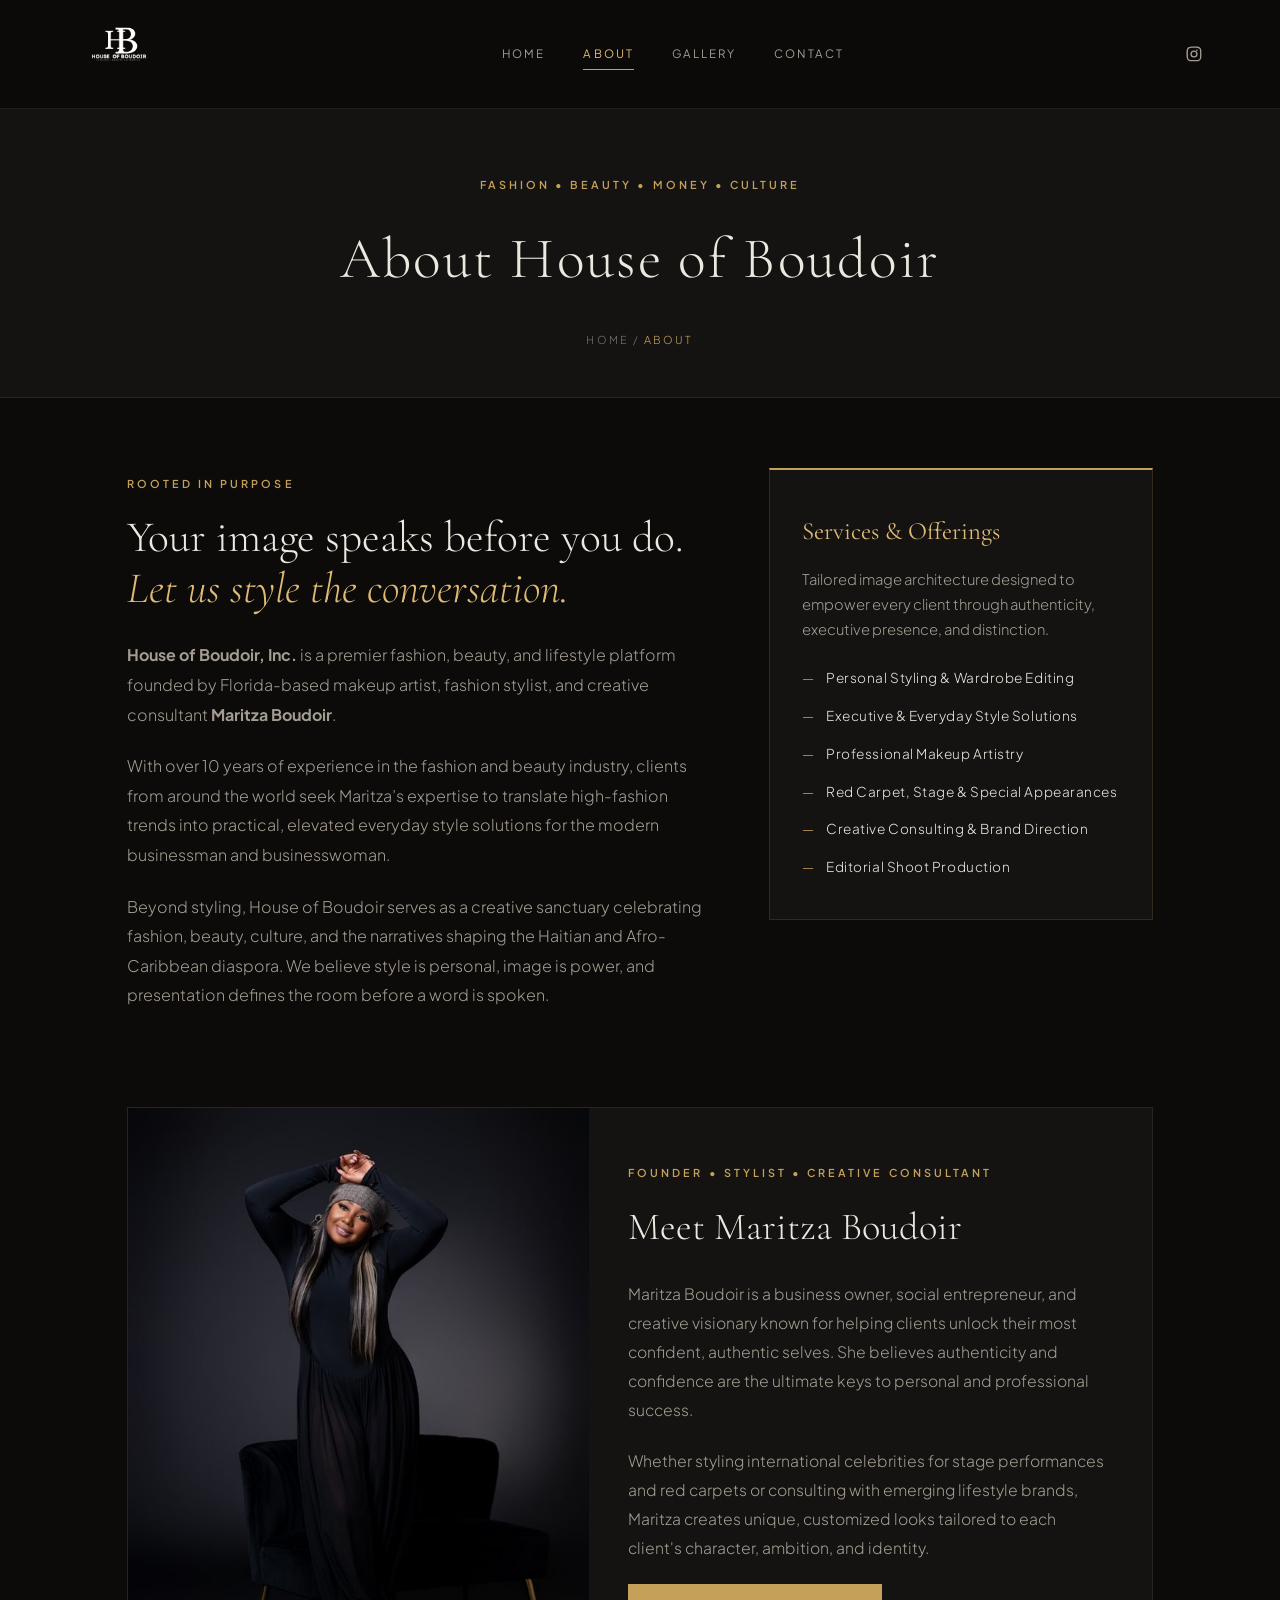
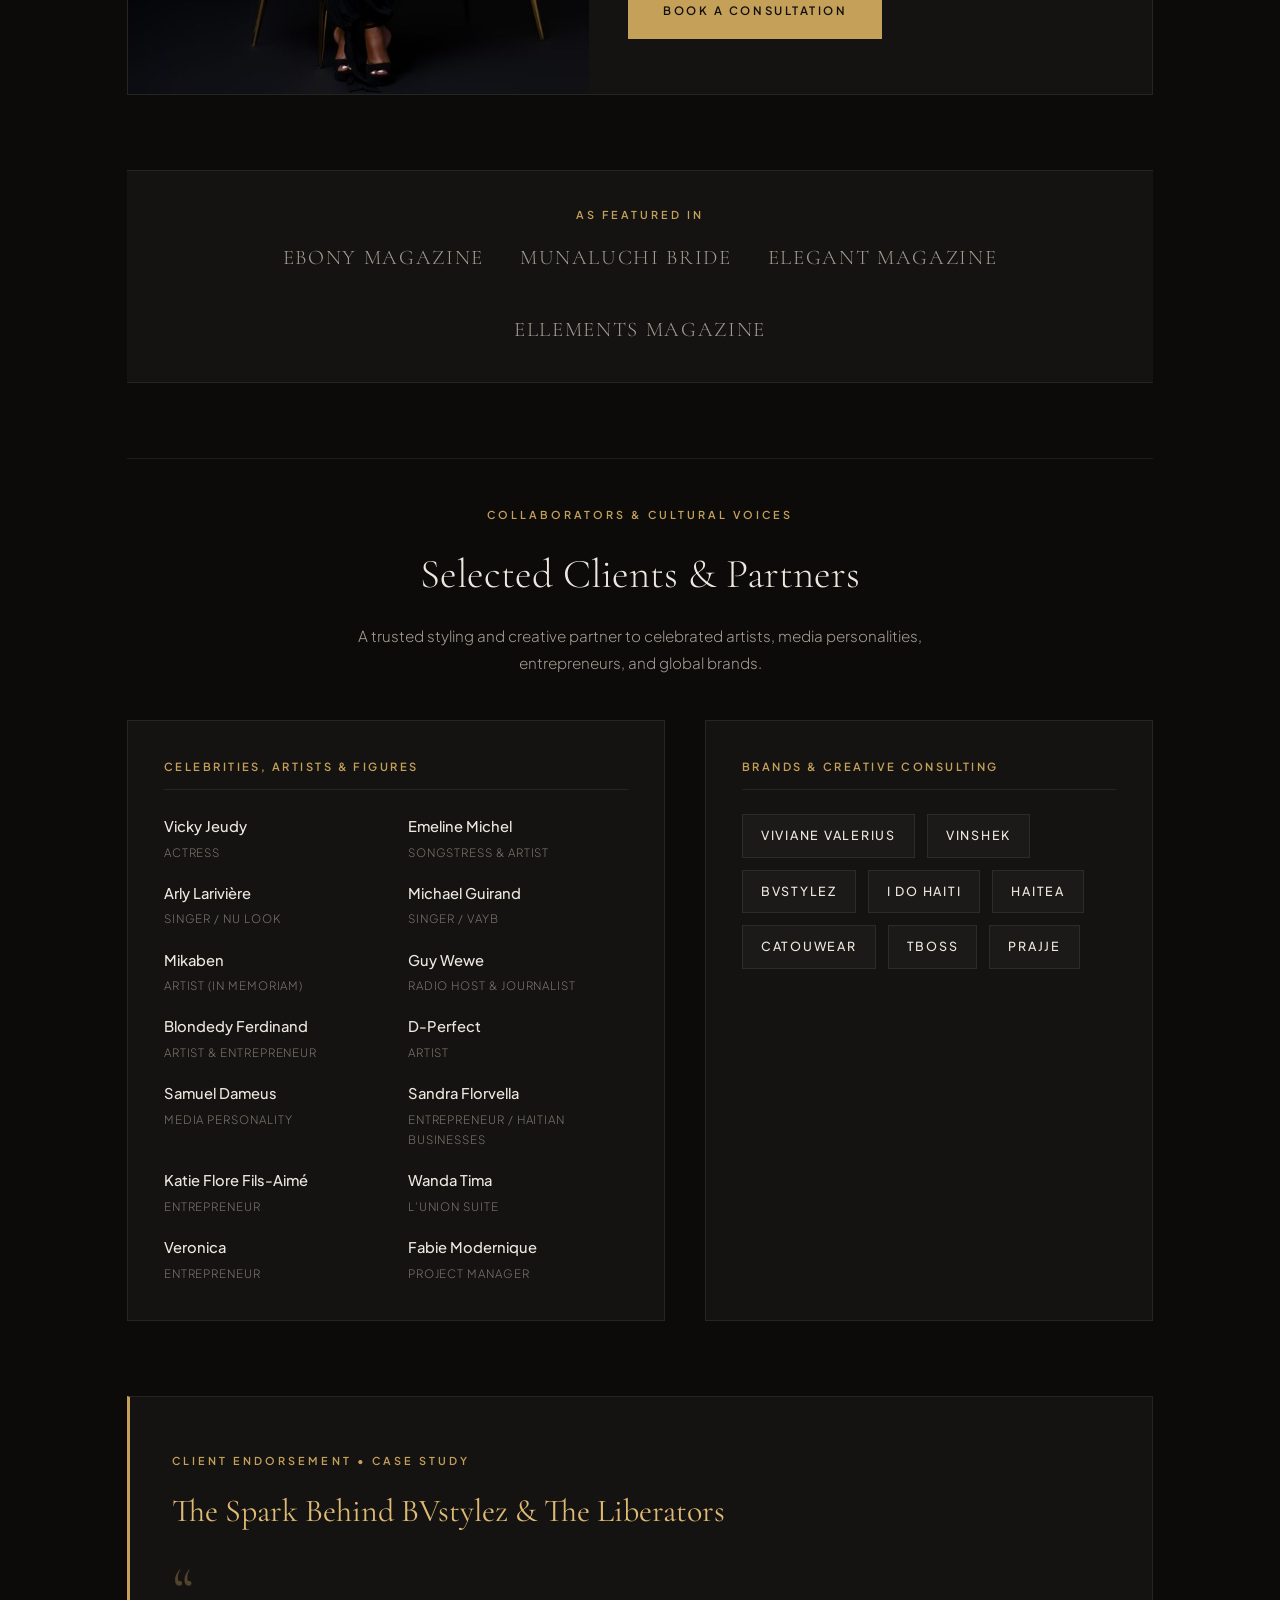
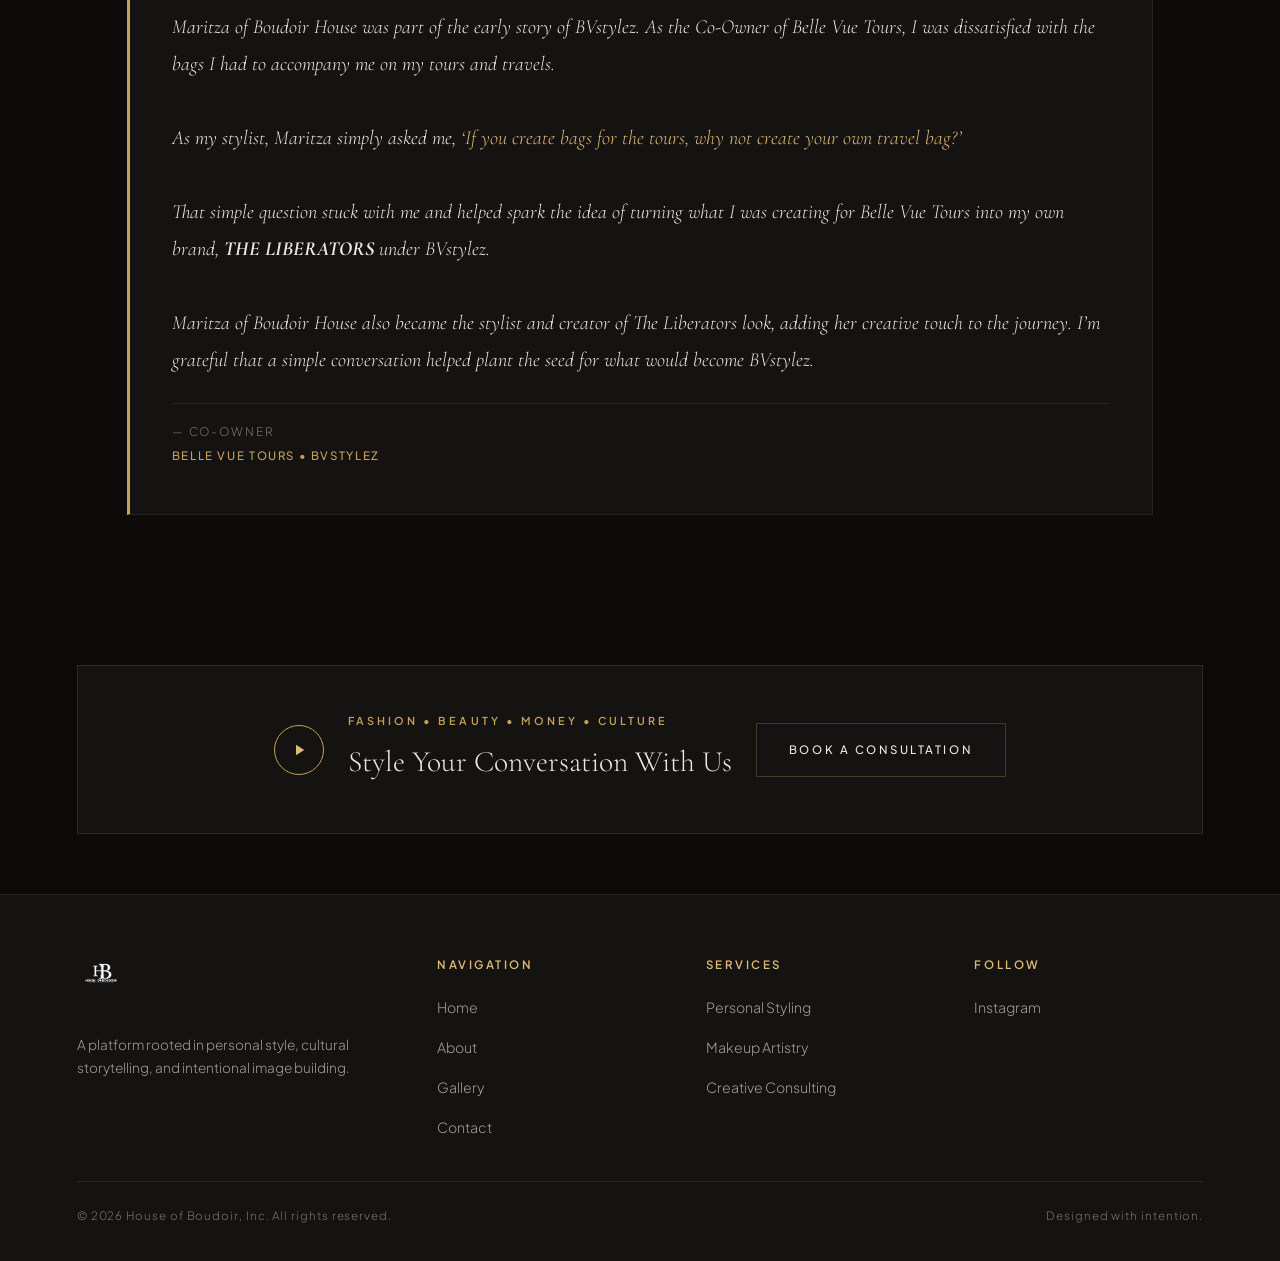
==== about.html @ 976f382f "Initial commit: House of Boudoir site" ====
<!DOCTYPE html>
<html lang="en">
<head>
<meta charset="UTF-8">
<meta name="viewport" content="width=device-width, initial-scale=1.0">
<title>About — House of Boudoir</title>
<link rel="stylesheet" href="styles.css">
</head>
<body>

<header class="site-header">
  <a href="index.html" class="logo">
    <img src="images/logo.png" alt="House of Boudoir" class="site-logo-img">
  </a>
  <button class="nav-toggle" id="navToggle" aria-label="Toggle Navigation">&#9776;</button>
  <nav class="main-nav" id="mainNav">
    <a href="index.html">Home</a>
    <a href="about.html" class="active">About</a>
    <a href="gallery.html">Gallery</a>
    <a href="contact.html">Contact</a>
  </nav>
  <div class="header-icons">
    <a href="https://www.instagram.com/_houseofboudoir/" target="_blank" rel="noopener noreferrer" aria-label="House of Boudoir Instagram">
      <svg viewBox="0 0 24 24" fill="currentColor"><path d="M12 2c2.7 0 3 0 4.1.1 1.1 0 1.8.2 2.4.5.7.2 1.2.6 1.7 1.1.5.5.9 1 1.1 1.7.2.6.4 1.3.5 2.4.1 1.1.1 1.4.1 4.1s0 3-.1 4.1c0 1.1-.2 1.8-.5 2.4-.2.7-.6 1.2-1.1 1.7-.5.5-1 .9-1.7 1.1-.6.2-1.3.4-2.4.5-1.1.1-1.4.1-4.1.1s-3 0-4.1-.1c-1.1 0-1.8-.2-2.4-.5-.7-.2-1.2-.6-1.7-1.1-.5-.5-.9-1-1.1-1.7-.2-.6-.4-1.3-.5-2.4C2 15 2 14.7 2 12s0-3 .1-4.1c0-1.1.2-1.8.5-2.4.2-.7.6-1.2 1.1-1.7.5-.5 1-.9 1.7-1.1.6-.2 1.3-.4 2.4-.5C9 2 9.3 2 12 2zm0 1.8c-2.6 0-3 0-4 .1-1 0-1.5.2-1.9.3-.5.2-.8.4-1.1.7-.3.3-.6.6-.7 1.1-.1.4-.3.9-.3 1.9-.1 1-.1 1.4-.1 4s0 3 .1 4c0 1 .2 1.5.3 1.9.2.5.4.8.7 1.1.3.3.6.6 1.1.7.4.1.9.3 1.9.3 1 .1 1.4.1 4 .1s3 0 4-.1c1 0 1.5-.2 1.9-.3.5-.2.8-.4 1.1-.7.3-.3.6-.6.7-1.1.1-.4.3-.9.3-1.9.1-1 .1-1.4.1-4s0-3-.1-4c0-1-.2-1.5-.3-1.9-.2-.5-.4-.8-.7-1.1-.3-.3-.6-.6-1.1-.7-.4-.1-.9-.3-1.9-.3-1-.1-1.4-.1-4-.1zm0 3.4a4.8 4.8 0 1 1 0 9.6 4.8 4.8 0 0 1 0-9.6zm0 1.8a3 3 0 1 0 0 6 3 3 0 0 0 0-6zm5-2a1.1 1.1 0 1 1-2.2 0 1.1 1.1 0 0 1 2.2 0z"/></svg>
    </a>
  </div>
</header>

<section class="section-hero-dark">
  <span class="eyebrow">Fashion &bull; Beauty &bull; Money &bull; Culture</span>
  <h1>About House of Boudoir</h1>
  <span class="crumb">Home / <span class="gold">About</span></span>
</section>

<main class="about-container">
  <section class="about-intro-grid">
    <div class="about-intro-text">
      <span class="eyebrow">Rooted In Purpose</span>
      <h2>Your image speaks before you do.<br><span class="accent-gold">Let us style the conversation.</span></h2>
      <p>
        <strong>House of Boudoir, Inc.</strong> is a premier fashion, beauty, and lifestyle platform founded by Florida-based makeup artist, fashion stylist, and creative consultant <strong>Maritza Boudoir</strong>.
      </p>
      <p>
        With over 10 years of experience in the fashion and beauty industry, clients from around the world seek Maritza’s expertise to translate high-fashion trends into practical, elevated everyday style solutions for the modern businessman and businesswoman.
      </p>
      <p>
        Beyond styling, House of Boudoir serves as a creative sanctuary celebrating fashion, beauty, culture, and the narratives shaping the Haitian and Afro-Caribbean diaspora. We believe style is personal, image is power, and presentation defines the room before a word is spoken.
      </p>
    </div>
    <div class="about-intro-card">
      <div class="pillar-box">
        <h3>Services &amp; Offerings</h3>
        <p>Tailored image architecture designed to empower every client through authenticity, executive presence, and distinction.</p>
        <ul class="styled-list">
          <li>Personal Styling &amp; Wardrobe Editing</li>
          <li>Executive &amp; Everyday Style Solutions</li>
          <li>Professional Makeup Artistry</li>
          <li>Red Carpet, Stage &amp; Special Appearances</li>
          <li>Creative Consulting &amp; Brand Direction</li>
          <li>Editorial Shoot Production</li>
        </ul>
      </div>
    </div>
  </section>

  <!-- Founder Feature Block with Standing Portrait -->
  <section class="about-founder-feature">
    <img src="images/maritza-standing.jpg" alt="Maritza Boudoir, Founder of House of Boudoir" class="founder-img">
    <div class="founder-copy">
      <span class="eyebrow">Founder &bull; Stylist &bull; Creative Consultant</span>
      <h3>Meet Maritza Boudoir</h3>
      <p>
        Maritza Boudoir is a business owner, social entrepreneur, and creative visionary known for helping clients unlock their most confident, authentic selves. She believes authenticity and confidence are the ultimate keys to personal and professional success.
      </p>
      <p>
        Whether styling international celebrities for stage performances and red carpets or consulting with emerging lifestyle brands, Maritza creates unique, customized looks tailored to each client's character, ambition, and identity.
      </p>
      <a href="contact.html" class="btn-gold">Book A Consultation</a>
    </div>
  </section>

  <section class="press-strip">
    <span class="eyebrow">As Featured In</span>
    <div class="press-names">
      <span>Ebony Magazine</span>
      <span>Munaluchi Bride</span>
      <span>Elegant Magazine</span>
      <span>Ellements Magazine</span>
    </div>
  </section>

  <section class="about-roster-section">
    <div class="section-title-wrap">
      <span class="eyebrow">Collaborators &amp; Cultural Voices</span>
      <h2>Selected Clients &amp; Partners</h2>
      <p>A trusted styling and creative partner to celebrated artists, media personalities, entrepreneurs, and global brands.</p>
    </div>

    <div class="roster-grid">
      <div class="roster-block">
        <span class="roster-category">Celebrities, Artists &amp; Figures</span>
        <ul class="roster-list">
          <li><strong>Vicky Jeudy</strong> <span>Actress</span></li>
          <li><strong>Emeline Michel</strong> <span>Songstress &amp; Artist</span></li>
          <li><strong>Arly Larivi&egrave;re</strong> <span>Singer / Nu Look</span></li>
          <li><strong>Michael Guirand</strong> <span>Singer / VAYB</span></li>
          <li><strong>Mikaben</strong> <span>Artist (In Memoriam)</span></li>
          <li><strong>Guy Wewe</strong> <span>Radio Host &amp; Journalist</span></li>
          <li><strong>Blondedy Ferdinand</strong> <span>Artist &amp; Entrepreneur</span></li>
          <li><strong>D-Perfect</strong> <span>Artist</span></li>
          <li><strong>Samuel Dameus</strong> <span>Media Personality</span></li>
          <li><strong>Sandra Florvella</strong> <span>Entrepreneur / Haitian Businesses</span></li>
          <li><strong>Katie Flore Fils-Aim&eacute;</strong> <span>Entrepreneur</span></li>
          <li><strong>Wanda Tima</strong> <span>L&rsquo;Union Suite</span></li>
          <li><strong>Veronica</strong> <span>Entrepreneur</span></li>
          <li><strong>Fabie Modernique</strong> <span>Project Manager</span></li>
        </ul>
      </div>

      <div class="roster-block">
        <span class="roster-category">Brands &amp; Creative Consulting</span>
        <ul class="brand-tags">
          <li>Viviane Valerius</li>
          <li>Vinshek</li>
          <li>BVstylez</li>
          <li>I Do Haiti</li>
          <li>Haitea</li>
          <li>Catouwear</li>
          <li>TBoss</li>
          <li>Prajje</li>
        </ul>
      </div>
    </div>
  </section>

  <!-- Client Testimonial & Case Study -->
  <section class="about-testimonial-spotlight">
    <div class="testimonial-content">
      <span class="eyebrow">Client Endorsement &bull; Case Study</span>
      <h3>The Spark Behind BVstylez &amp; The Liberators</h3>
      <div class="quote-mark">&ldquo;</div>
      <blockquote>
        Maritza of Boudoir House was part of the early story of BVstylez. As the Co-Owner of Belle Vue Tours, I was dissatisfied with the bags I had to accompany me on my tours and travels.
        <br><br>
        As my stylist, Maritza simply asked me, <em>&lsquo;If you create bags for the tours, why not create your own travel bag?&rsquo;</em>
        <br><br>
        That simple question stuck with me and helped spark the idea of turning what I was creating for Belle Vue Tours into my own brand, <strong>THE LIBERATORS</strong> under BVstylez.
        <br><br>
        Maritza of Boudoir House also became the stylist and creator of The Liberators look, adding her creative touch to the journey. I&rsquo;m grateful that a simple conversation helped plant the seed for what would become BVstylez.
      </blockquote>
      <div class="testimonial-author">
        <span class="author-title">&mdash; Co-Owner</span>
        <span class="author-company">Belle Vue Tours &bull; BVstylez</span>
      </div>
    </div>
  </section>
</main>

<div class="subscribe-banner">
  <div class="play-circle">
    <svg width="18" height="18" viewBox="0 0 24 24" fill="currentColor"><path d="M8 5v14l11-7z"/></svg>
  </div>
  <div class="fv-copy" style="text-align:left;">
    <span class="eyebrow">Fashion &bull; Beauty &bull; Money &bull; Culture</span>
    <h3>Style Your Conversation With Us</h3>
  </div>
  <a href="contact.html" class="btn-outline">Book A Consultation</a>
</div>

<footer class="site-footer">
  <div class="footer-grid">
    <div>
      <a href="index.html" class="logo" style="margin-bottom:16px;">
        <img src="images/logo.png" alt="House of Boudoir" class="site-logo-img" style="height:48px;">
      </a>
      <p style="font-size:0.85rem;line-height:1.7;margin-top:14px;max-width:280px;">A platform rooted in personal style, cultural storytelling, and intentional image building.</p>
    </div>
    <div>
      <h4>Navigation</h4>
      <ul>
        <li><a href="index.html">Home</a></li>
        <li><a href="about.html">About</a></li>
        <li><a href="gallery.html">Gallery</a></li>
        <li><a href="contact.html">Contact</a></li>
      </ul>
    </div>
    <div>
      <h4>Services</h4>
      <ul>
        <li><a href="about.html">Personal Styling</a></li>
        <li><a href="about.html">Makeup Artistry</a></li>
        <li><a href="about.html">Creative Consulting</a></li>
      </ul>
    </div>
    <div>
      <h4>Follow</h4>
      <ul>
        <li><a href="https://www.instagram.com/_houseofboudoir/" target="_blank" rel="noopener noreferrer">Instagram</a></li>
      </ul>
    </div>
  </div>
  <div class="footer-bottom">
    <span>&copy; 2026 House of Boudoir, Inc. All rights reserved.</span>
    <span>Designed with intention.</span>
  </div>
</footer>

<script>
const navToggle = document.getElementById('navToggle');
const mainNav = document.getElementById('mainNav');

navToggle.addEventListener('click', function(e) {
  e.stopPropagation();
  mainNav.classList.toggle('open');
});

document.addEventListener('click', function(e) {
  if (!mainNav.contains(e.target) && !navToggle.contains(e.target)) {
    mainNav.classList.remove('open');
  }
});
</script>
</body>
</html>
---- styles.css ----
@import url('https://fonts.googleapis.com/css2?family=Cormorant+Garamond:ital,wght@0,300;0,400;0,500;0,600;0,700;1,400;1,600&family=Plus+Jakarta+Sans:wght@300;400;500;600;700&display=swap');

:root {
  /* Luxury Obsidian & Antique Champagne Gold */
  --bg-main: #0c0b0a;
  --bg-surface: #141312;
  --bg-elevated: #1c1a18;
  --bg-contrast: #181615;

  --gold: #c5a059;
  --gold-light: #dfba73;
  --gold-dim: rgba(197, 160, 89, 0.28);
  --gold-hairline: rgba(197, 160, 89, 0.16);

  --text-main: #ede8df;
  --text-muted: #a39c91;
  --text-dim: #787268;

  --border-subtle: rgba(237, 232, 223, 0.08);
}

* { 
  box-sizing: border-box; 
  margin: 0;
  padding: 0;
}

html { 
  scroll-behavior: smooth; 
  overflow-x: hidden;
}

body {
  background: var(--bg-main);
  color: var(--text-main);
  font-family: 'Plus Jakarta Sans', -apple-system, sans-serif;
  font-weight: 300;
  line-height: 1.75;
  -webkit-font-smoothing: antialiased;
  overflow-x: hidden;
  width: 100%;
}

a { text-decoration: none; color: inherit; }
img { display: block; max-width: 100%; height: auto; }

.eyebrow {
  font-family: 'Plus Jakarta Sans', sans-serif;
  font-size: 0.68rem;
  letter-spacing: 0.28em;
  text-transform: uppercase;
  color: var(--gold);
  font-weight: 600;
  display: inline-block;
}

/* ---------- Header & Mobile Navigation ---------- */
header.site-header {
  background: rgba(12, 11, 10, 0.96);
  backdrop-filter: blur(14px);
  -webkit-backdrop-filter: blur(14px);
  color: var(--text-main);
  padding: 12px 6%;
  display: flex;
  align-items: center;
  justify-content: space-between;
  position: sticky;
  top: 0;
  z-index: 1000;
  border-bottom: 1px solid var(--border-subtle);
  width: 100%;
}

.logo {
  display: inline-flex;
  align-items: center;
  text-decoration: none;
}

.site-logo-img {
  height: 84px;
  width: auto;
  max-width: 260px;
  object-fit: cover;
  object-position: top center;
  display: block;
  transition: opacity 0.2s ease, transform 0.2s ease;
}

.site-logo-img:hover {
  opacity: 0.92;
  transform: scale(1.02);
}

nav.main-nav {
  display: flex;
  gap: 38px;
}

nav.main-nav a {
  font-family: 'Plus Jakarta Sans', sans-serif;
  font-size: 0.72rem;
  letter-spacing: 0.18em;
  text-transform: uppercase;
  color: var(--text-muted);
  font-weight: 400;
  transition: color 0.25s ease;
  position: relative;
  padding: 6px 0;
}

nav.main-nav a:hover,
nav.main-nav a.active {
  color: var(--gold-light);
}

nav.main-nav a.active::after {
  content: '';
  position: absolute;
  left: 0;
  right: 0;
  bottom: 0;
  height: 1px;
  background: var(--gold);
}

.header-icons {
  display: flex;
  gap: 20px;
  align-items: center;
  color: var(--text-muted);
}

.header-icons a {
  display: flex;
  align-items: center;
  justify-content: center;
  transition: color 0.2s ease;
}

.header-icons a:hover {
  color: var(--gold-light);
}

.header-icons svg { 
  width: 18px; 
  height: 18px; 
}

.nav-toggle { 
  display: none; 
  background: none; 
  border: none; 
  color: var(--text-main); 
  font-size: 1.6rem; 
  cursor: pointer; 
  padding: 6px;
  line-height: 1;
}

/* Mobile Header Drawer */
@media (max-width: 980px) {
  header.site-header {
    padding: 10px 5%;
  }

  .site-logo-img {
    height: 58px;
  }

  .nav-toggle { 
    display: block; 
  }

  nav.main-nav {
    position: fixed;
    top: 79px; 
    left: 0; 
    right: 0;
    background: rgba(20, 19, 18, 0.98);
    backdrop-filter: blur(16px);
    -webkit-backdrop-filter: blur(16px);
    flex-direction: column;
    padding: 30px 8% 40px;
    gap: 22px;
    border-bottom: 1px solid var(--border-subtle);
    box-shadow: 0 15px 35px rgba(0, 0, 0, 0.7);
    display: none;
    z-index: 999;
  }

  nav.main-nav.open { 
    display: flex; 
  }

  nav.main-nav a {
    font-size: 0.85rem;
    padding: 8px 0;
    border-bottom: 1px solid rgba(237, 232, 223, 0.05);
  }
}

/* ---------- Hero ---------- */
.hero {
  background: var(--bg-main);
  display: grid;
  grid-template-columns: 1.05fr 1fr;
  min-height: 720px;
  border-bottom: 1px solid var(--border-subtle);
  position: relative;
  align-items: center;
  width: 100%;
}

.hero-image {
  background-size: contain;
  background-repeat: no-repeat;
  background-position: center center;
  position: relative;
  height: 100%;
  min-height: 600px;
  margin: 30px 0 30px 4%;
  background-color: var(--bg-main);
}

.hero-image::after {
  content: '';
  position: absolute;
  inset: 0;
  pointer-events: none;
  background: linear-gradient(90deg, transparent 75%, var(--bg-main) 100%);
}

.hero-copy {
  padding: 80px 8% 80px 6%;
  display: flex;
  flex-direction: column;
  justify-content: center;
}

.hero-copy .eyebrow { margin-bottom: 22px; }

.hero-copy h1 {
  font-family: 'Cormorant Garamond', Georgia, serif;
  font-size: clamp(2.3rem, 4.4vw, 4.2rem);
  font-weight: 300;
  line-height: 1.1;
  margin: 0 0 24px;
  color: var(--text-main);
  letter-spacing: -0.01em;
}

.hero-copy h1 .accent {
  color: var(--gold-light);
  font-style: italic;
  font-weight: 400;
  display: block;
}

.hero-copy p {
  font-size: clamp(0.95rem, 1.2vw, 1.05rem);
  line-height: 1.8;
  color: var(--text-muted);
  max-width: 480px;
  margin: 0 0 36px;
  font-weight: 300;
}

.hero-actions {
  display: flex;
  gap: 16px;
  flex-wrap: wrap;
}

.btn-gold {
  display: inline-block;
  background: var(--gold);
  color: #121110;
  font-size: 0.72rem;
  letter-spacing: 0.22em;
  text-transform: uppercase;
  font-weight: 600;
  padding: 16px 34px;
  width: fit-content;
  border: 1px solid var(--gold);
  transition: all 0.25s ease;
  text-align: center;
}

.btn-gold:hover {
  background: var(--gold-light);
  color: #100f0e;
  border-color: var(--gold-light);
}

.btn-outline {
  display: inline-block;
  border: 1px solid var(--gold-dim);
  color: var(--text-main);
  font-size: 0.72rem;
  letter-spacing: 0.22em;
  text-transform: uppercase;
  font-weight: 500;
  padding: 16px 32px;
  width: fit-content;
  background: transparent;
  transition: all 0.25s ease;
  text-align: center;
}

.btn-outline:hover {
  border-color: var(--gold);
  color: var(--gold-light);
}

@media (max-width: 920px) {
  .hero { 
    grid-template-columns: 1fr;
    min-height: auto;
  }
  
  .hero-image {
    min-height: 420px;
    margin: 20px 4% 0;
    background-position: center 20%;
  }
  
  .hero-image::after {
    background: linear-gradient(180deg, transparent 70%, var(--bg-main) 100%);
  }
  
  .hero-copy { 
    padding: 35px 6% 60px; 
    text-align: left;
  }

  .hero-actions {
    flex-direction: column;
    width: 100%;
  }

  .btn-gold, .btn-outline {
    width: 100%;
  }
}

/* ---------- Section Header (Dark Banners) ---------- */
.section-hero-dark {
  background: var(--bg-surface);
  color: var(--text-main);
  padding: 60px 6% 45px;
  text-align: center;
  border-bottom: 1px solid var(--border-subtle);
}

.section-hero-dark h1 {
  font-family: 'Cormorant Garamond', Georgia, serif;
  font-size: clamp(2.1rem, 5vw, 3.6rem);
  font-weight: 300;
  letter-spacing: 0.04em;
  margin: 12px 0 14px;
  color: var(--text-main);
}

.crumb {
  font-family: 'Plus Jakarta Sans', sans-serif;
  font-size: 0.68rem;
  letter-spacing: 0.2em;
  text-transform: uppercase;
  color: var(--text-dim);
}

.crumb .gold { color: var(--gold); }

/* ---------- Homepage Teaser & Mini Slideshow ---------- */
.home-about-teaser {
  background: var(--bg-surface);
  color: var(--text-main);
  padding: 85px 6%;
  border-bottom: 1px solid var(--border-subtle);
}

.home-about-grid {
  max-width: 1180px;
  margin: 0 auto;
  display: grid;
  grid-template-columns: 1.2fr 1fr;
  gap: 65px;
  align-items: center;
}

.home-about-text h2 {
  font-family: 'Cormorant Garamond', Georgia, serif;
  font-size: clamp(2rem, 3.6vw, 3.2rem);
  font-weight: 300;
  line-height: 1.15;
  margin: 16px 0 24px;
}

.home-about-text p {
  color: var(--text-muted);
  line-height: 1.85;
  font-size: 0.98rem;
  margin-bottom: 24px;
}

.home-portrait-wrap {
  position: relative;
  border: 1px solid var(--gold-hairline);
  padding: 10px;
  background: var(--bg-elevated);
}

.home-mini-slideshow {
  position: relative;
  width: 100%;
  height: 480px;
  overflow: hidden;
  background: #000;
}

.mini-slide {
  position: absolute;
  inset: 0;
  opacity: 0;
  visibility: hidden;
  transition: opacity 0.7s ease, visibility 0.7s;
}

.mini-slide.active {
  opacity: 1;
  visibility: visible;
}

.mini-slide img {
  width: 100%;
  height: 100%;
  object-fit: cover;
  object-position: center 15%;
}

.mini-tag {
  position: absolute;
  bottom: 14px;
  left: 14px;
  background: rgba(12, 11, 10, 0.88);
  color: var(--text-main);
  font-family: 'Plus Jakarta Sans', sans-serif;
  font-size: 0.68rem;
  letter-spacing: 0.12em;
  text-transform: uppercase;
  padding: 6px 12px;
  border-left: 2px solid var(--gold);
}

.mini-controls {
  position: absolute;
  bottom: 14px;
  right: 14px;
  display: flex;
  gap: 8px;
  z-index: 10;
}

.mini-controls button {
  background: rgba(20, 19, 18, 0.9);
  border: 1px solid var(--border-subtle);
  color: var(--text-main);
  width: 36px;
  height: 36px;
  border-radius: 50%;
  display: flex;
  align-items: center;
  justify-content: center;
  font-size: 0.9rem;
  cursor: pointer;
  transition: all 0.2s;
}

.mini-controls button:hover {
  background: var(--gold);
  color: #121110;
  border-color: var(--gold);
}

@media (max-width: 900px) {
  .home-about-teaser { padding: 60px 6%; }
  .home-about-grid { grid-template-columns: 1fr; gap: 40px; }
  .home-mini-slideshow { height: 380px; }
}

/* ---------- Testimonial Styles ---------- */
.about-testimonial-spotlight {
  background: var(--bg-surface);
  color: var(--text-main);
  border-left: 3px solid var(--gold);
  padding: 48px 42px;
  margin-bottom: 30px;
  border-top: 1px solid var(--border-subtle);
  border-right: 1px solid var(--border-subtle);
  border-bottom: 1px solid var(--border-subtle);
  position: relative;
}

.testimonial-content .quote-mark {
  font-family: 'Cormorant Garamond', Georgia, serif;
  font-size: 4.2rem;
  line-height: 1;
  color: var(--gold);
  opacity: 0.35;
  margin-bottom: -15px;
}

.testimonial-content h3 {
  font-family: 'Cormorant Garamond', Georgia, serif;
  font-size: clamp(1.6rem, 2.5vw, 2rem);
  font-weight: 400;
  color: var(--gold-light);
  margin: 10px 0 18px;
}

.testimonial-content blockquote {
  margin: 0 0 24px;
  font-family: 'Cormorant Garamond', Georgia, serif;
  font-size: clamp(1.05rem, 1.8vw, 1.25rem);
  line-height: 1.85;
  color: var(--text-main);
  font-style: italic;
  font-weight: 300;
}

.testimonial-content em { color: var(--gold-light); }

.testimonial-author {
  display: flex;
  flex-direction: column;
  gap: 3px;
  border-top: 1px solid var(--border-subtle);
  padding-top: 18px;
}

.testimonial-author .author-title {
  font-family: 'Plus Jakarta Sans', sans-serif;
  font-size: 0.74rem;
  letter-spacing: 0.16em;
  text-transform: uppercase;
  color: var(--text-dim);
}

.testimonial-author .author-company {
  font-family: 'Plus Jakarta Sans', sans-serif;
  font-size: 0.72rem;
  letter-spacing: 0.14em;
  text-transform: uppercase;
  color: var(--gold);
  font-weight: 500;
}

.home-testimonial-strip {
  background: var(--bg-contrast);
  border-top: 1px solid var(--border-subtle);
  border-bottom: 1px solid var(--border-subtle);
  padding: 60px 6%;
  text-align: center;
}

.home-testimonial-wrap {
  max-width: 820px;
  margin: 0 auto;
}

.home-testimonial-wrap blockquote {
  font-family: 'Cormorant Garamond', Georgia, serif;
  font-size: clamp(1.2rem, 2.2vw, 1.7rem);
  font-style: italic;
  font-weight: 300;
  line-height: 1.65;
  color: var(--text-main);
  margin: 18px 0 24px;
}

.home-testimonial-wrap .testimonial-author {
  align-items: center;
  border-top: none;
  padding-top: 0;
}

@media (max-width: 600px) {
  .about-testimonial-spotlight { padding: 32px 20px; }
}

/* ---------- Instagram Archive Strip (Fluid Mobile Grid) ---------- */
.ig-feature-section {
  background: var(--bg-surface);
  border-top: 1px solid var(--border-subtle);
  border-bottom: 1px solid var(--border-subtle);
  padding: 65px 6% 75px;
  width: 100%;
}

.ig-header-wrap {
  display: flex;
  align-items: flex-end;
  justify-content: space-between;
  margin-bottom: 30px;
  gap: 18px;
  flex-wrap: wrap;
}

.ig-title-left h2 {
  font-family: 'Cormorant Garamond', Georgia, serif;
  font-size: clamp(1.6rem, 3vw, 2.5rem);
  font-weight: 300;
  margin: 10px 0 0;
  color: var(--text-main);
  letter-spacing: 0.02em;
}

.ig-external-btn {
  display: inline-flex;
  align-items: center;
  gap: 10px;
  padding: 12px 22px;
  font-size: 0.7rem;
  letter-spacing: 0.18em;
}

.ig-gallery-strip {
  display: grid;
  grid-template-columns: repeat(5, 1fr);
  gap: 16px;
  width: 100%;
}

.ig-tile {
  position: relative;
  aspect-ratio: 1 / 1;
  overflow: hidden;
  background: #000;
  border: 1px solid var(--border-subtle);
  display: block;
}

.ig-tile img {
  width: 100%;
  height: 100%;
  object-fit: cover;
  object-position: center 20%;
  transition: transform 0.6s cubic-bezier(0.25, 1, 0.5, 1);
  display: block;
}

.ig-tile-overlay {
  position: absolute;
  inset: 0;
  background: rgba(12, 11, 10, 0.65);
  display: flex;
  align-items: center;
  justify-content: center;
  opacity: 0;
  transition: opacity 0.3s ease;
}

.ig-tile-overlay svg {
  width: 28px;
  height: 28px;
  color: var(--gold-light);
  transform: translateY(6px);
  transition: transform 0.3s ease;
}

.ig-tile:hover img { transform: scale(1.08); }
.ig-tile:hover .ig-tile-overlay { opacity: 1; }
.ig-tile:hover .ig-tile-overlay svg { transform: translateY(0); }

.ig-tile-blur img {
  filter: blur(8px) brightness(0.45);
  transform: scale(1.1);
}

.ig-blur-card {
  position: absolute;
  inset: 0;
  display: flex;
  flex-direction: column;
  align-items: center;
  justify-content: center;
  gap: 6px;
  background: radial-gradient(circle, rgba(12, 11, 10, 0.4) 0%, rgba(12, 11, 10, 0.85) 100%);
  border: 1px solid var(--gold-dim);
  text-align: center;
  padding: 12px;
}

.ig-blur-icon {
  width: 24px;
  height: 24px;
  color: var(--gold);
}

.blur-heading {
  font-family: 'Cormorant Garamond', Georgia, serif;
  font-size: 1.3rem;
  font-weight: 400;
  letter-spacing: 0.06em;
  color: var(--text-main);
  line-height: 1.1;
  text-transform: uppercase;
}

.blur-sub {
  font-family: 'Plus Jakarta Sans', sans-serif;
  font-size: 0.65rem;
  letter-spacing: 0.2em;
  text-transform: uppercase;
  color: var(--gold-light);
  font-weight: 600;
}

@media (max-width: 1024px) {
  .ig-gallery-strip { 
    grid-template-columns: repeat(3, 1fr); 
  }
  .ig-tile:nth-child(4), .ig-tile:nth-child(5) { 
    display: none; 
  }
}

@media (max-width: 600px) {
  .ig-feature-section { padding: 45px 5% 55px; }
  .ig-header-wrap { flex-direction: column; align-items: flex-start; }
  .ig-external-btn { width: 100%; justify-content: center; }
  
  /* 2-Column layout on phones: Shows Top 3 looks + the Blurred 5th CTA tile */
  .ig-gallery-strip { 
    grid-template-columns: repeat(2, 1fr); 
    gap: 10px; 
  }
  .ig-tile:nth-child(4) { 
    display: none; 
  }
  .ig-tile:nth-child(5) { 
    display: block; 
  }
}

/* ---------- About Page Layout ---------- */
.about-container {
  max-width: 1180px;
  margin: 0 auto;
  padding: 70px 6% 60px;
}

.about-intro-grid {
  display: grid;
  grid-template-columns: 1.2fr 0.8fr;
  gap: 65px;
  align-items: start;
  margin-bottom: 75px;
}

.about-intro-text h2 {
  font-family: 'Cormorant Garamond', Georgia, serif;
  font-size: clamp(2rem, 3.4vw, 3rem);
  font-weight: 300;
  line-height: 1.18;
  margin: 16px 0 26px;
}

.accent-gold {
  color: var(--gold-light);
  font-style: italic;
}

.about-intro-text p {
  color: var(--text-muted);
  font-size: 1rem;
  line-height: 1.85;
  margin-bottom: 22px;
}

.pillar-box {
  background: var(--bg-surface);
  color: var(--text-main);
  padding: 40px 32px;
  border: 1px solid var(--gold-hairline);
  border-top: 2px solid var(--gold);
}

.pillar-box h3 {
  font-family: 'Cormorant Garamond', Georgia, serif;
  color: var(--gold-light);
  font-size: 1.55rem;
  font-weight: 400;
  margin-top: 0;
  margin-bottom: 14px;
}

.pillar-box p {
  color: var(--text-muted);
  font-size: 0.92rem;
  line-height: 1.7;
  margin-bottom: 24px;
}

.styled-list {
  list-style: none;
  display: flex;
  flex-direction: column;
  gap: 14px;
}

.styled-list li {
  font-size: 0.85rem;
  letter-spacing: 0.04em;
  color: var(--text-main);
  display: flex;
  align-items: center;
  gap: 12px;
}

.styled-list li::before {
  content: '—';
  color: var(--gold);
}

.about-founder-feature {
  display: grid;
  grid-template-columns: 0.9fr 1.1fr;
  background: var(--bg-surface);
  border: 1px solid var(--border-subtle);
  margin-bottom: 75px;
  overflow: hidden;
}

.about-founder-feature .founder-img {
  width: 100%;
  height: 100%;
  min-height: 480px;
  object-fit: cover;
  object-position: center top;
}

.about-founder-feature .founder-copy {
  padding: 55px 7%;
  display: flex;
  flex-direction: column;
  justify-content: center;
}

.about-founder-feature h3 {
  font-family: 'Cormorant Garamond', Georgia, serif;
  font-size: clamp(2rem, 3vw, 2.6rem);
  font-weight: 300;
  margin: 12px 0 18px;
  color: var(--text-main);
}

.about-founder-feature p {
  color: var(--text-muted);
  line-height: 1.85;
  font-size: 0.98rem;
  margin-bottom: 22px;
}

.press-strip {
  text-align: center;
  margin: 0 0 75px;
  padding: 34px 20px;
  background: var(--bg-surface);
  border-top: 1px solid var(--border-subtle);
  border-bottom: 1px solid var(--border-subtle);
}

.press-strip .eyebrow {
  display: block;
  margin-bottom: 16px;
}

.press-names {
  display: flex;
  justify-content: center;
  align-items: center;
  gap: 36px;
  flex-wrap: wrap;
}

.press-names span {
  font-family: 'Cormorant Garamond', Georgia, serif;
  font-size: clamp(1.1rem, 2vw, 1.3rem);
  font-weight: 300;
  letter-spacing: 0.08em;
  color: var(--text-muted);
  text-transform: uppercase;
}

.about-roster-section {
  padding-top: 20px;
  margin-bottom: 75px;
  border-top: 1px solid var(--border-subtle);
}

.section-title-wrap {
  text-align: center;
  max-width: 660px;
  margin: 20px auto 44px;
}

.section-title-wrap h2 {
  font-family: 'Cormorant Garamond', Georgia, serif;
  font-size: clamp(2rem, 3.2vw, 2.6rem);
  font-weight: 300;
  margin: 12px 0;
  color: var(--text-main);
}

.section-title-wrap p {
  color: var(--text-muted);
  font-size: 0.95rem;
}

.roster-grid {
  display: grid;
  grid-template-columns: 1.2fr 1fr;
  gap: 40px;
}

.roster-block {
  background: var(--bg-surface);
  border: 1px solid var(--border-subtle);
  padding: 36px;
}

.roster-category {
  font-size: 0.7rem;
  letter-spacing: 0.22em;
  text-transform: uppercase;
  color: var(--gold);
  font-weight: 600;
  display: block;
  margin-bottom: 24px;
  border-bottom: 1px solid var(--border-subtle);
  padding-bottom: 12px;
}

.roster-list {
  list-style: none;
  display: grid;
  grid-template-columns: repeat(2, 1fr);
  gap: 18px 24px;
}

.roster-list li {
  font-size: 0.92rem;
  color: var(--text-main);
  display: flex;
  flex-direction: column;
}

.roster-list li strong { font-weight: 500; }

.roster-list li span {
  font-size: 0.72rem;
  color: var(--text-dim);
  letter-spacing: 0.08em;
  text-transform: uppercase;
  margin-top: 3px;
}

.brand-tags {
  list-style: none;
  display: flex;
  flex-wrap: wrap;
  gap: 12px;
}

.brand-tags li {
  background: var(--bg-elevated);
  border: 1px solid var(--border-subtle);
  padding: 10px 18px;
  font-size: 0.78rem;
  letter-spacing: 0.14em;
  text-transform: uppercase;
  font-weight: 500;
  color: var(--text-main);
}

@media (max-width: 900px) {
  .about-intro-grid, 
  .about-founder-feature, 
  .roster-grid { 
    grid-template-columns: 1fr; 
    gap: 35px;
  }
  
  .about-founder-feature .founder-img {
    min-height: 380px;
  }

  .about-founder-feature .founder-copy {
    padding: 35px 6%;
  }

  .roster-block {
    padding: 24px;
  }

  .roster-list {
    grid-template-columns: 1fr;
    gap: 14px;
  }
}

/* ---------- Subscribe Banner ---------- */
.subscribe-banner {
  background: var(--bg-surface);
  border: 1px solid var(--gold-hairline);
  margin: 60px 6%;
  padding: 45px 6%;
  display: flex;
  align-items: center;
  justify-content: center;
  gap: 24px;
  text-align: center;
  flex-wrap: wrap;
}

.subscribe-banner .play-circle {
  width: 50px;
  height: 50px;
  border: 1px solid var(--gold);
  border-radius: 50%;
  display: flex;
  align-items: center;
  justify-content: center;
  color: var(--gold-light);
  flex-shrink: 0;
}

.subscribe-banner h3 {
  font-family: 'Cormorant Garamond', Georgia, serif;
  font-size: clamp(1.4rem, 2.5vw, 1.85rem);
  font-weight: 300;
  margin: 0;
  color: var(--text-main);
}

.subscribe-banner .eyebrow { display: block; margin-bottom: 6px; }

@media (max-width: 768px) {
  .subscribe-banner {
    flex-direction: column;
    padding: 35px 5%;
    margin: 40px 5%;
  }
  .subscribe-banner .btn-outline {
    width: 100%;
  }
}

/* ---------- Slideshow (Gallery Header) ---------- */
.slideshow-wrapper {
  background: var(--bg-main);
  padding: 30px 6% 40px;
  border-bottom: 1px solid var(--border-subtle);
  width: 100%;
}

.slideshow-container {
  max-width: 1000px;
  margin: 0 auto;
  position: relative;
  height: 620px;
  overflow: hidden;
  border: 1px solid var(--border-subtle);
  background: #0f0e0d;
}

.slide {
  position: absolute;
  inset: 0;
  opacity: 0;
  visibility: hidden;
  display: flex;
  align-items: center;
  justify-content: center;
  transition: opacity 0.8s ease-in-out, visibility 0.8s;
}

.slide.active { opacity: 1; visibility: visible; }

.slide img {
  max-width: 100%;
  max-height: 100%;
  width: auto;
  height: auto;
  object-fit: contain;
  display: block;
  margin: auto;
}

.slide-caption {
  position: absolute;
  bottom: 0;
  left: 0;
  right: 0;
  padding: 28px 6% 20px;
  background: linear-gradient(180deg, transparent 0%, rgba(15, 14, 13, 0.95) 75%);
  color: var(--text-main);
  pointer-events: none;
}

.slide-caption h3 {
  font-family: 'Cormorant Garamond', Georgia, serif;
  font-size: clamp(1.3rem, 2.4vw, 2.2rem);
  font-weight: 300;
  margin: 4px 0 2px;
  color: var(--text-main);
}

.slide-caption p {
  color: var(--gold-light);
  font-size: 0.8rem;
  letter-spacing: 0.08em;
  font-weight: 400;
}

.slider-btn {
  position: absolute;
  top: 50%;
  transform: translateY(-50%);
  background: rgba(27, 25, 23, 0.85);
  border: 1px solid var(--border-subtle);
  color: var(--text-main);
  font-size: 1.2rem;
  width: 44px;
  height: 44px;
  border-radius: 50%;
  display: flex;
  align-items: center;
  justify-content: center;
  cursor: pointer;
  z-index: 10;
  transition: all 0.2s ease;
}

.slider-btn:hover {
  background: var(--gold);
  color: #121110;
  border-color: var(--gold);
}

.slider-btn.prev { left: 16px; }
.slider-btn.next { right: 16px; }

.slide-indicators {
  position: absolute;
  bottom: 16px;
  right: 20px;
  display: flex;
  gap: 8px;
  z-index: 10;
}

.dot {
  width: 8px;
  height: 8px;
  border-radius: 50%;
  background: rgba(237, 232, 223, 0.25);
  cursor: pointer;
  transition: all 0.3s ease;
}

.dot.active {
  background: var(--gold-light);
  transform: scale(1.3);
}

@media (max-width: 768px) {
  .slideshow-container { height: 420px; }
  .slider-btn { width: 36px; height: 36px; font-size: 0.9rem; }
  .slider-btn.prev { left: 10px; }
  .slider-btn.next { right: 10px; }
}

/* ---------- Gallery Grid (Responsive Columns) ---------- */
.gallery-container {
  max-width: 1180px;
  margin: 50px auto 80px;
  padding: 0 6%;
}

.gallery-grid {
  display: grid;
  grid-template-columns: repeat(3, 1fr);
  gap: 28px;
}

.gallery-item {
  background: var(--bg-surface);
  border: 1px solid var(--border-subtle);
  overflow: hidden;
  display: flex;
  flex-direction: column;
  transition: border-color 0.3s ease;
}

.gallery-item:hover {
  border-color: var(--gold-dim);
}

.gallery-item .thumb-wrap {
  width: 100%;
  height: 460px;
  background: #0f0e0d;
  display: flex;
  align-items: center;
  justify-content: center;
  overflow: hidden;
}

.gallery-item .thumb-wrap img {
  width: 100%;
  height: 100%;
  object-fit: cover;
  object-position: center 15%;
  transition: transform 0.5s ease;
}

.gallery-item[data-fit="contain"] .thumb-wrap img {
  object-fit: contain;
  background: #0f0e0d;
}

.gallery-item:hover .thumb-wrap img {
  transform: scale(1.03);
}

.gallery-caption {
  padding: 18px 20px;
  background: var(--bg-surface);
  border-top: 1px solid var(--border-subtle);
}

.gallery-caption h4 {
  font-family: 'Cormorant Garamond', Georgia, serif;
  margin: 0 0 4px;
  font-size: 1.2rem;
  font-weight: 400;
  color: var(--text-main);
}

.gallery-caption span {
  font-size: 0.7rem;
  letter-spacing: 0.12em;
  text-transform: uppercase;
  color: var(--gold);
  font-weight: 500;
}

@media (max-width: 980px) {
  .gallery-grid { grid-template-columns: repeat(2, 1fr); gap: 20px; }
  .gallery-item .thumb-wrap { height: 380px; }
}

@media (max-width: 600px) {
  .gallery-grid { grid-template-columns: 1fr; gap: 24px; }
  .gallery-item .thumb-wrap { height: 420px; }
}

/* ---------- Contact Page Layout ---------- */
.contact-container {
  max-width: 740px;
  margin: 50px auto 80px;
  padding: 0 6%;
}

.contact-card {
  background: var(--bg-surface);
  border: 1px solid var(--border-subtle);
  padding: 48px 40px;
}

.contact-card h2 {
  font-family: 'Cormorant Garamond', Georgia, serif;
  font-size: clamp(1.8rem, 3vw, 2.4rem);
  font-weight: 300;
  margin: 0 0 12px;
  color: var(--text-main);
}

.contact-card p {
  color: var(--text-muted);
  font-size: 0.95rem;
  line-height: 1.7;
  margin-bottom: 30px;
}

.contact-form {
  display: flex;
  flex-direction: column;
  gap: 20px;
}

.form-group {
  display: flex;
  flex-direction: column;
  gap: 8px;
}

.form-group label {
  font-size: 0.7rem;
  letter-spacing: 0.18em;
  text-transform: uppercase;
  color: var(--gold-light);
  font-weight: 500;
}

.form-group input,
.form-group select,
.form-group textarea {
  width: 100%;
  padding: 15px 16px;
  background: var(--bg-elevated);
  border: 1px solid var(--border-subtle);
  color: var(--text-main);
  font-family: 'Plus Jakarta Sans', sans-serif;
  font-size: 0.92rem;
  outline: none;
  transition: border-color 0.25s ease;
  border-radius: 0;
  -webkit-appearance: none;
}

.form-group input:focus,
.form-group select:focus,
.form-group textarea:focus {
  border-color: var(--gold);
}

@media (max-width: 600px) {
  .contact-card { padding: 30px 20px; }
  .contact-card .btn-gold { width: 100%; }
}

/* ---------- Footer (Mobile Stacked) ---------- */
footer.site-footer {
  background: var(--bg-surface);
  color: var(--text-muted);
  padding: 60px 6% 35px;
  border-top: 1px solid var(--border-subtle);
  width: 100%;
}

.footer-grid {
  display: grid;
  grid-template-columns: 1.4fr 1fr 1fr 1fr;
  gap: 40px;
  padding-bottom: 40px;
  border-bottom: 1px solid var(--border-subtle);
}

.footer-grid h4 {
  color: var(--gold-light);
  font-family: 'Plus Jakarta Sans', sans-serif;
  font-size: 0.72rem;
  letter-spacing: 0.22em;
  text-transform: uppercase;
  margin: 0 0 18px;
  font-weight: 600;
}

.footer-grid ul { 
  list-style: none; 
  display: flex; 
  flex-direction: column; 
  gap: 12px; 
}

.footer-grid a { 
  font-size: 0.88rem; 
  color: var(--text-muted); 
  transition: color 0.2s; 
}

.footer-grid a:hover { 
  color: var(--gold-light); 
}

.footer-bottom {
  padding-top: 24px;
  display: flex;
  justify-content: space-between;
  align-items: center;
  font-size: 0.72rem;
  letter-spacing: 0.08em;
  color: var(--text-dim);
  flex-wrap: wrap;
  gap: 12px;
}

@media (max-width: 900px) {
  .footer-grid { 
    grid-template-columns: 1fr 1fr; 
    gap: 30px; 
  }
}

@media (max-width: 600px) {
  .footer-grid { 
    grid-template-columns: 1fr; 
    gap: 28px; 
  }
  .footer-bottom {
    flex-direction: column;
    align-items: flex-start;
  }
}
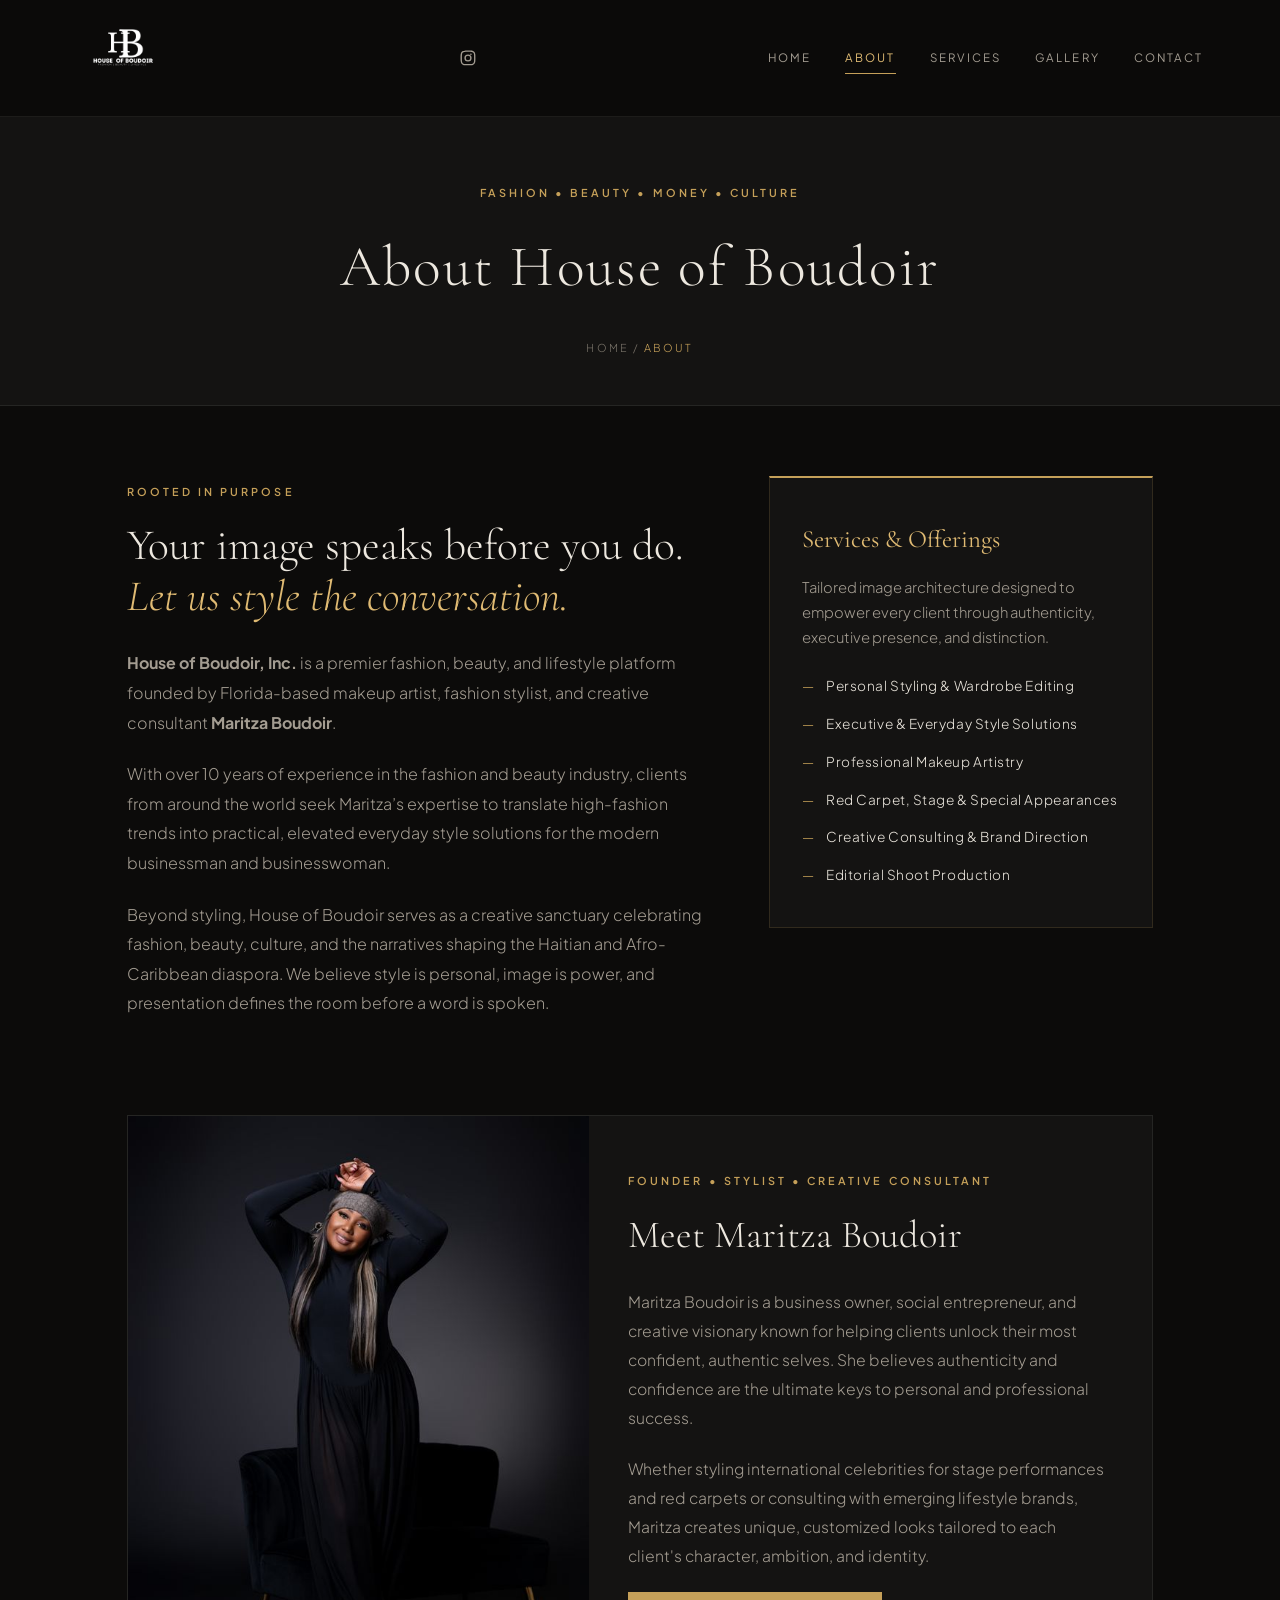
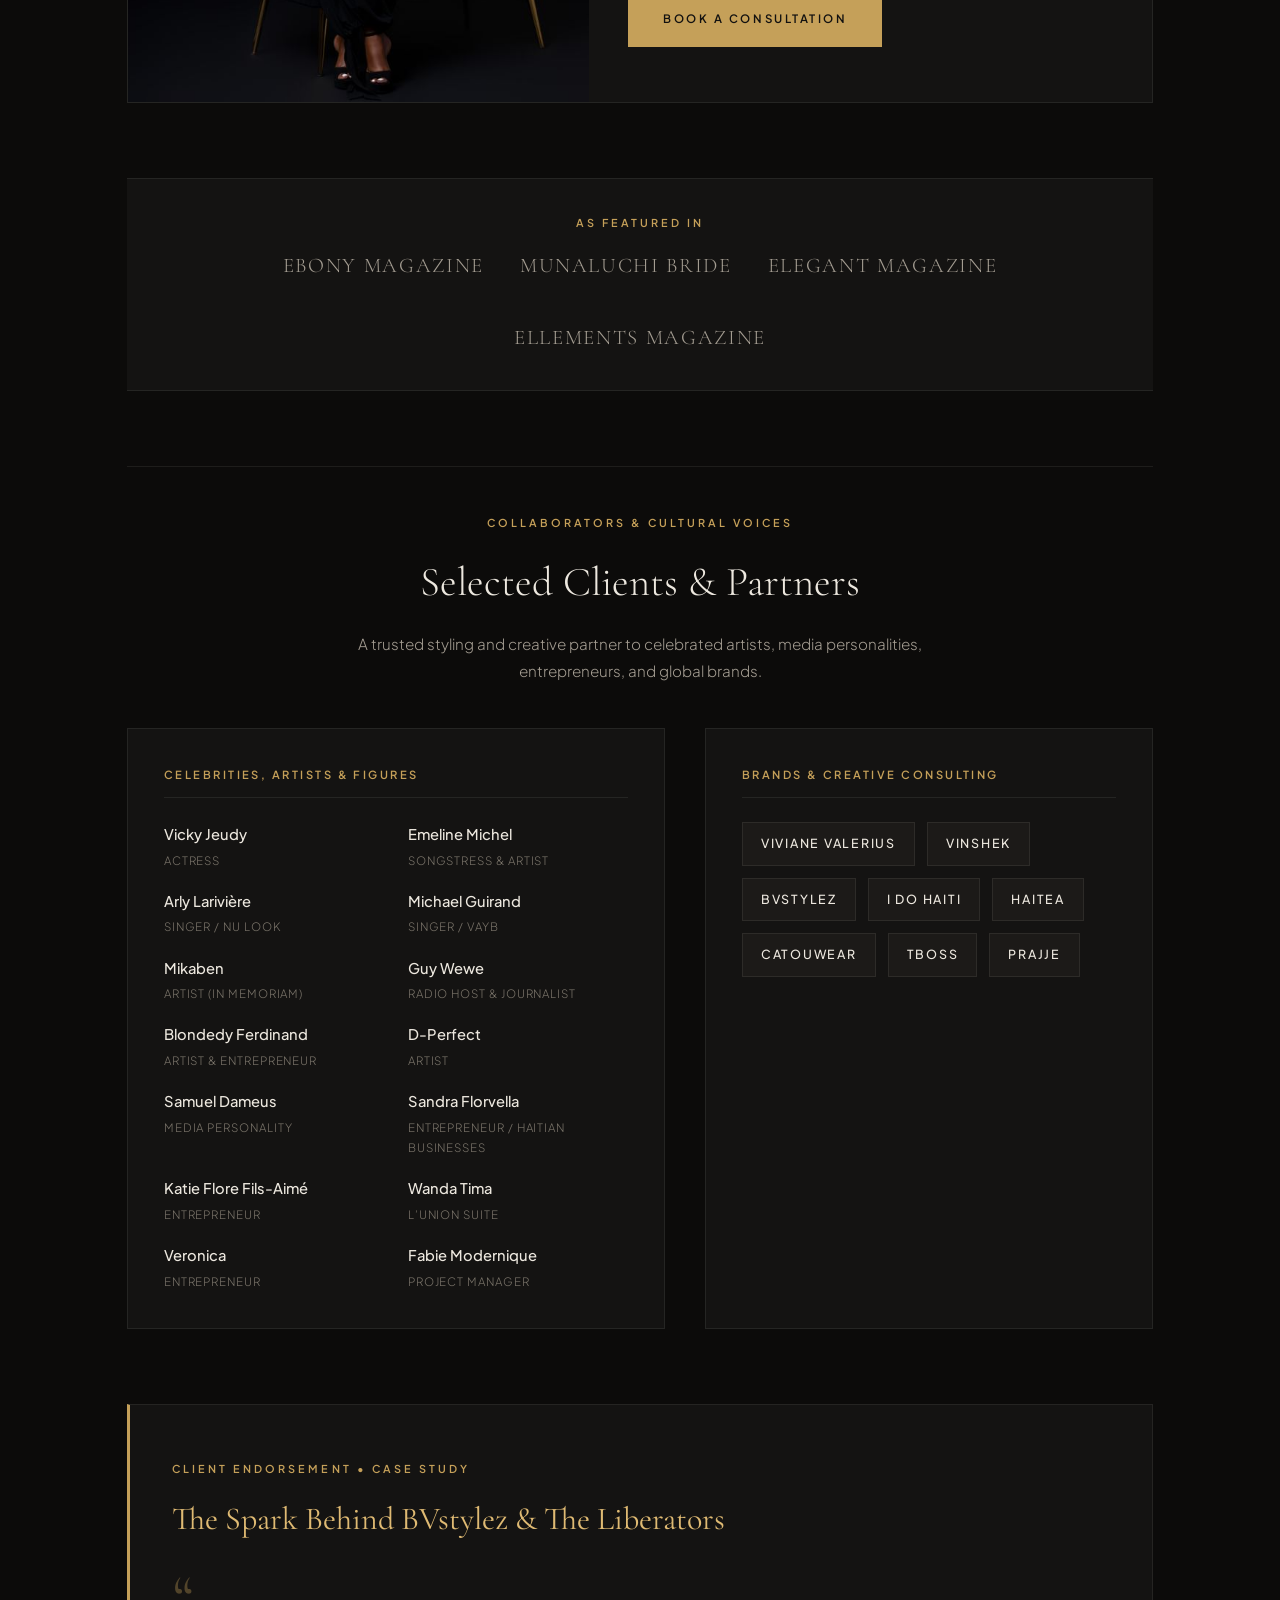
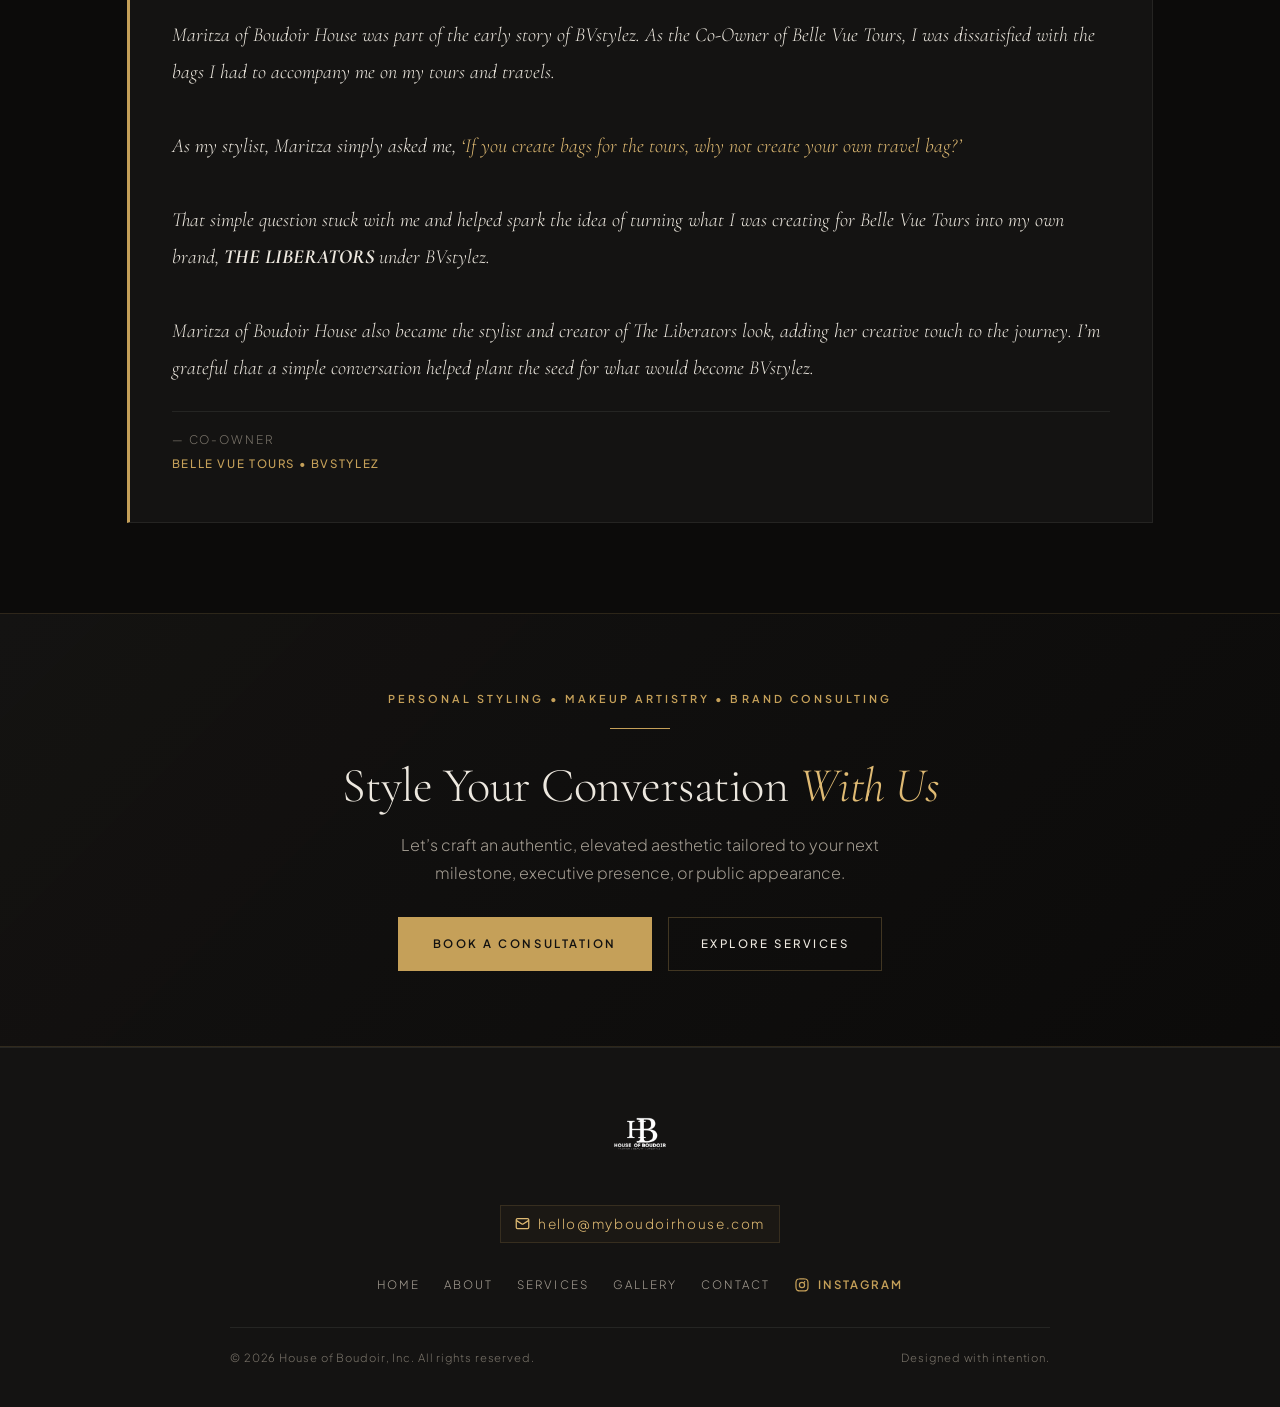
==== commit 7001b676: "Add services page, enlarged mobile logos, redesigned CTA banner, and condensed footer" ====
--- a/about.html
+++ b/about.html
@@ -12,18 +12,28 @@
   <a href="index.html" class="logo">
     <img src="images/logo.png" alt="House of Boudoir" class="site-logo-img">
   </a>
-  <button class="nav-toggle" id="navToggle" aria-label="Toggle Navigation">&#9776;</button>
+
+  <div class="header-right-group">
+    <div class="header-icons desktop-only-icon">
+      <a href="https://www.instagram.com/_houseofboudoir/" target="_blank" rel="noopener noreferrer" aria-label="House of Boudoir Instagram">
+        <svg viewBox="0 0 24 24" fill="currentColor"><path d="M12 2c2.7 0 3 0 4.1.1 1.1 0 1.8.2 2.4.5.7.2 1.2.6 1.7 1.1.5.5.9 1 1.1 1.7.2.6.4 1.3.5 2.4.1 1.1.1 1.4.1 4.1s0 3-.1 4.1c0 1.1-.2 1.8-.5 2.4-.2.7-.6 1.2-1.1 1.7-.5.5-1 .9-1.7 1.1-.6.2-1.3.4-2.4.5-1.1.1-1.4.1-4.1.1s-3 0-4.1-.1c-1.1 0-1.8-.2-2.4-.5-.7-.2-1.2-.6-1.7-1.1-.5-.5-.9-1-1.1-1.7-.2-.6-.4-1.3-.5-2.4C2 15 2 14.7 2 12s0-3 .1-4.1c0-1.1.2-1.8.5-2.4.2-.7.6-1.2 1.1-1.7.5-.5 1-.9 1.7-1.1.6-.2 1.3-.4 2.4-.5C9 2 9.3 2 12 2zm0 1.8c-2.6 0-3 0-4 .1-1 0-1.5.2-1.9.3-.5.2-.8.4-1.1.7-.3.3-.6.6-.7 1.1-.1.4-.3.9-.3 1.9-.1 1-.1 1.4-.1 4s0 3 .1 4c0 1 .2 1.5.3 1.9.2.5.4.8.7 1.1.3.3.6.6 1.1.7.4.1.9.3 1.9.3 1 .1 1.4.1 4 .1s3 0 4-.1c1 0 1.5-.2 1.9-.3.5-.2.8-.4 1.1-.7.3-.3.6-.6.7-1.1.1-.4.3-.9.3-1.9.1-1 .1-1.4.1-4s0-3-.1-4c0-1-.2-1.5-.3-1.9-.2-.5-.4-.8-.7-1.1-.3-.3-.6-.6-1.1-.7-.4-.1-.9-.3-1.9-.3-1-.1-1.4-.1-4-.1zm0 3.4a4.8 4.8 0 1 1 0 9.6 4.8 4.8 0 0 1 0-9.6zm0 1.8a3 3 0 1 0 0 6 3 3 0 0 0 0-6zm5-2a1.1 1.1 0 1 1-2.2 0 1.1 1.1 0 0 1 2.2 0z"/></svg>
+      </a>
+    </div>
+    <button class="nav-toggle" id="navToggle" aria-label="Toggle Navigation">&#9776;</button>
+  </div>
+
   <nav class="main-nav" id="mainNav">
     <a href="index.html">Home</a>
     <a href="about.html" class="active">About</a>
+    <a href="services.html">Services</a>
     <a href="gallery.html">Gallery</a>
     <a href="contact.html">Contact</a>
+
+    <a href="https://www.instagram.com/_houseofboudoir/" target="_blank" rel="noopener noreferrer" class="mobile-nav-ig">
+      <svg viewBox="0 0 24 24" fill="currentColor"><path d="M12 2c2.7 0 3 0 4.1.1 1.1 0 1.8.2 2.4.5.7.2 1.2.6 1.7 1.1.5.5.9 1 1.1 1.7.2.6.4 1.3.5 2.4.1 1.1.1 1.4.1 4.1s0 3-.1 4.1c0 1.1-.2 1.8-.5 2.4-.2.7-.6 1.2-1.1 1.7-.5.5-1 .9-1.7 1.1-.6.2-1.3.4-2.4.5-1.1.1-1.4.1-4.1.1s-3 0-4.1-.1c-1.1 0-1.8-.2-2.4-.5-.7-.2-1.2-.6-1.7-1.1-.5-.5-.9-1-1.1-1.7-.2-.6-.4-1.3-.5-2.4C2 15 2 14.7 2 12s0-3 .1-4.1c0-1.1.2-1.8.5-2.4.2-.7.6-1.2 1.1-1.7.5-.5 1-.9 1.7-1.1.6-.2 1.3-.4 2.4-.5C9 2 9.3 2 12 2zm0 1.8c-2.6 0-3 0-4 .1-1 0-1.5.2-1.9.3-.5.2-.8.4-1.1.7-.3.3-.6.6-.7 1.1-.1.4-.3.9-.3 1.9-.1 1-.1 1.4-.1 4s0 3 .1 4c0 1 .2 1.5.3 1.9.2.5.4.8.7 1.1.3.3.6.6 1.1.7.4.1.9.3 1.9.3 1 .1 1.4.1 4 .1s3 0 4-.1c1 0 1.5-.2 1.9-.3.5-.2.8-.4 1.1-.7.3-.3.6-.6.7-1.1.1-.4.3-.9.3-1.9.1-1 .1-1.4.1-4s0-3-.1-4c0-1-.2-1.5-.3-1.9-.2-.5-.4-.8-.7-1.1-.3-.3-.6-.6-1.1-.7-.4-.1-.9-.3-1.9-.3-1-.1-1.4-.1-4-.1zm0 3.4a4.8 4.8 0 1 1 0 9.6 4.8 4.8 0 0 1 0-9.6zm0 1.8a3 3 0 1 0 0 6 3 3 0 0 0 0-6zm5-2a1.1 1.1 0 1 1-2.2 0 1.1 1.1 0 0 1 2.2 0z"/></svg>
+      <span>Follow @_houseofboudoir</span>
+    </a>
   </nav>
-  <div class="header-icons">
-    <a href="https://www.instagram.com/_houseofboudoir/" target="_blank" rel="noopener noreferrer" aria-label="House of Boudoir Instagram">
-      <svg viewBox="0 0 24 24" fill="currentColor"><path d="M12 2c2.7 0 3 0 4.1.1 1.1 0 1.8.2 2.4.5.7.2 1.2.6 1.7 1.1.5.5.9 1 1.1 1.7.2.6.4 1.3.5 2.4.1 1.1.1 1.4.1 4.1s0 3-.1 4.1c0 1.1-.2 1.8-.5 2.4-.2.7-.6 1.2-1.1 1.7-.5.5-1 .9-1.7 1.1-.6.2-1.3.4-2.4.5-1.1.1-1.4.1-4.1.1s-3 0-4.1-.1c-1.1 0-1.8-.2-2.4-.5-.7-.2-1.2-.6-1.7-1.1-.5-.5-.9-1-1.1-1.7-.2-.6-.4-1.3-.5-2.4C2 15 2 14.7 2 12s0-3 .1-4.1c0-1.1.2-1.8.5-2.4.2-.7.6-1.2 1.1-1.7.5-.5 1-.9 1.7-1.1.6-.2 1.3-.4 2.4-.5C9 2 9.3 2 12 2zm0 1.8c-2.6 0-3 0-4 .1-1 0-1.5.2-1.9.3-.5.2-.8.4-1.1.7-.3.3-.6.6-.7 1.1-.1.4-.3.9-.3 1.9-.1 1-.1 1.4-.1 4s0 3 .1 4c0 1 .2 1.5.3 1.9.2.5.4.8.7 1.1.3.3.6.6 1.1.7.4.1.9.3 1.9.3 1 .1 1.4.1 4 .1s3 0 4-.1c1 0 1.5-.2 1.9-.3.5-.2.8-.4 1.1-.7.3-.3.6-.6.7-1.1.1-.4.3-.9.3-1.9.1-1 .1-1.4.1-4s0-3-.1-4c0-1-.2-1.5-.3-1.9-.2-.5-.4-.8-.7-1.1-.3-.3-.6-.6-1.1-.7-.4-.1-.9-.3-1.9-.3-1-.1-1.4-.1-4-.1zm0 3.4a4.8 4.8 0 1 1 0 9.6 4.8 4.8 0 0 1 0-9.6zm0 1.8a3 3 0 1 0 0 6 3 3 0 0 0 0-6zm5-2a1.1 1.1 0 1 1-2.2 0 1.1 1.1 0 0 1 2.2 0z"/></svg>
-    </a>
-  </div>
 </header>
 
 <section class="section-hero-dark">
@@ -63,7 +73,6 @@
     </div>
   </section>
 
-  <!-- Founder Feature Block with Standing Portrait -->
   <section class="about-founder-feature">
     <img src="images/maritza-standing.jpg" alt="Maritza Boudoir, Founder of House of Boudoir" class="founder-img">
     <div class="founder-copy">
@@ -133,7 +142,6 @@
     </div>
   </section>
 
-  <!-- Client Testimonial & Case Study -->
   <section class="about-testimonial-spotlight">
     <div class="testimonial-content">
       <span class="eyebrow">Client Endorsement &bull; Case Study</span>
@@ -156,52 +164,46 @@
   </section>
 </main>
 
-<div class="subscribe-banner">
-  <div class="play-circle">
-    <svg width="18" height="18" viewBox="0 0 24 24" fill="currentColor"><path d="M8 5v14l11-7z"/></svg>
+<section class="editorial-cta-banner">
+  <div class="editorial-cta-wrap">
+    <span class="eyebrow">Personal Styling &bull; Makeup Artistry &bull; Brand Consulting</span>
+    <div class="cta-rule"></div>
+    <h3>Style Your Conversation <span class="accent-gold">With Us</span></h3>
+    <p>Let’s craft an authentic, elevated aesthetic tailored to your next milestone, executive presence, or public appearance.</p>
+    <div class="cta-actions">
+      <a href="contact.html" class="btn-gold">Book A Consultation</a>
+      <a href="services.html" class="btn-outline">Explore Services</a>
+    </div>
   </div>
-  <div class="fv-copy" style="text-align:left;">
-    <span class="eyebrow">Fashion &bull; Beauty &bull; Money &bull; Culture</span>
-    <h3>Style Your Conversation With Us</h3>
-  </div>
-  <a href="contact.html" class="btn-outline">Book A Consultation</a>
-</div>
-
-<footer class="site-footer">
-  <div class="footer-grid">
-    <div>
-      <a href="index.html" class="logo" style="margin-bottom:16px;">
-        <img src="images/logo.png" alt="House of Boudoir" class="site-logo-img" style="height:48px;">
+</section>
+
+<footer class="site-footer-condensed">
+  <div class="footer-condensed-wrap">
+    <a href="index.html" class="logo">
+      <img src="images/logo.png" alt="House of Boudoir" class="footer-logo-img">
+    </a>
+
+    <a href="mailto:hello@myboudoirhouse.com" class="footer-email-link">
+      <svg width="15" height="15" viewBox="0 0 24 24" fill="none" stroke="currentColor" stroke-width="2"><rect width="20" height="16" x="2" y="4" rx="2"/><path d="m22 7-8.97 5.7a1.94 1.94 0 0 1-2.06 0L2 7"/></svg>
+      <span>hello@myboudoirhouse.com</span>
+    </a>
+
+    <div class="footer-nav-strip">
+      <a href="index.html">Home</a>
+      <a href="about.html">About</a>
+      <a href="services.html">Services</a>
+      <a href="gallery.html">Gallery</a>
+      <a href="contact.html">Contact</a>
+      <a href="https://www.instagram.com/_houseofboudoir/" target="_blank" rel="noopener noreferrer" class="footer-ig-link">
+        <svg viewBox="0 0 24 24" fill="currentColor"><path d="M12 2c2.7 0 3 0 4.1.1 1.1 0 1.8.2 2.4.5.7.2 1.2.6 1.7 1.1.5.5.9 1 1.1 1.7.2.6.4 1.3.5 2.4.1 1.1.1 1.4.1 4.1s0 3-.1 4.1c0 1.1-.2 1.8-.5 2.4-.2.7-.6 1.2-1.1 1.7-.5.5-1 .9-1.7 1.1-.6.2-1.3.4-2.4.5-1.1.1-1.4.1-4.1.1s-3 0-4.1-.1c-1.1 0-1.8-.2-2.4-.5-.7-.2-1.2-.6-1.7-1.1-.5-.5-.9-1-1.1-1.7-.2-.6-.4-1.3-.5-2.4C2 15 2 14.7 2 12s0-3 .1-4.1c0-1.1.2-1.8.5-2.4.2-.7.6-1.2 1.1-1.7.5-.5 1-.9 1.7-1.1.6-.2 1.3-.4 2.4-.5C9 2 9.3 2 12 2zm0 1.8c-2.6 0-3 0-4 .1-1 0-1.5.2-1.9.3-.5.2-.8.4-1.1.7-.3.3-.6.6-.7 1.1-.1.4-.3.9-.3 1.9-.1 1-.1 1.4-.1 4s0 3 .1 4c0 1 .2 1.5.3 1.9.2.5.4.8.7 1.1.3.3.6.6 1.1.7.4.1.9.3 1.9.3 1 .1 1.4.1 4 .1s3 0 4-.1c1 0 1.5-.2 1.9-.3.5-.2.8-.4 1.1-.7.3-.3.6-.6.7-1.1.1-.4.3-.9.3-1.9.1-1 .1-1.4.1-4s0-3-.1-4c0-1-.2-1.5-.3-1.9-.2-.5-.4-.8-.7-1.1-.3-.3-.6-.6-1.1-.7-.4-.1-.9-.3-1.9-.3-1-.1-1.4-.1-4-.1zm0 3.4a4.8 4.8 0 1 1 0 9.6 4.8 4.8 0 0 1 0-9.6zm0 1.8a3 3 0 1 0 0 6 3 3 0 0 0 0-6zm5-2a1.1 1.1 0 1 1-2.2 0 1.1 1.1 0 0 1 2.2 0z"/></svg>
+        <span>Instagram</span>
       </a>
-      <p style="font-size:0.85rem;line-height:1.7;margin-top:14px;max-width:280px;">A platform rooted in personal style, cultural storytelling, and intentional image building.</p>
-    </div>
-    <div>
-      <h4>Navigation</h4>
-      <ul>
-        <li><a href="index.html">Home</a></li>
-        <li><a href="about.html">About</a></li>
-        <li><a href="gallery.html">Gallery</a></li>
-        <li><a href="contact.html">Contact</a></li>
-      </ul>
-    </div>
-    <div>
-      <h4>Services</h4>
-      <ul>
-        <li><a href="about.html">Personal Styling</a></li>
-        <li><a href="about.html">Makeup Artistry</a></li>
-        <li><a href="about.html">Creative Consulting</a></li>
-      </ul>
-    </div>
-    <div>
-      <h4>Follow</h4>
-      <ul>
-        <li><a href="https://www.instagram.com/_houseofboudoir/" target="_blank" rel="noopener noreferrer">Instagram</a></li>
-      </ul>
-    </div>
-  </div>
-  <div class="footer-bottom">
-    <span>&copy; 2026 House of Boudoir, Inc. All rights reserved.</span>
-    <span>Designed with intention.</span>
+    </div>
+
+    <div class="footer-bottom-condensed">
+      <span>&copy; 2026 House of Boudoir, Inc. All rights reserved.</span>
+      <span>Designed with intention.</span>
+    </div>
   </div>
 </footer>
 
--- a/styles.css
+++ b/styles.css
@@ -1,7 +1,6 @@
 @import url('https://fonts.googleapis.com/css2?family=Cormorant+Garamond:ital,wght@0,300;0,400;0,500;0,600;0,700;1,400;1,600&family=Plus+Jakarta+Sans:wght@300;400;500;600;700&display=swap');
 
 :root {
-  /* Luxury Obsidian & Antique Champagne Gold */
   --bg-main: #0c0b0a;
   --bg-surface: #141312;
   --bg-elevated: #1c1a18;
@@ -54,7 +53,7 @@
   display: inline-block;
 }
 
-/* ---------- Header & Mobile Navigation ---------- */
+/* ---------- Header & Navigation ---------- */
 header.site-header {
   background: rgba(12, 11, 10, 0.96);
   backdrop-filter: blur(14px);
@@ -75,12 +74,13 @@
   display: inline-flex;
   align-items: center;
   text-decoration: none;
+  flex-shrink: 0;
 }
 
 .site-logo-img {
-  height: 84px;
+  height: 92px;
   width: auto;
-  max-width: 260px;
+  max-width: 290px;
   object-fit: cover;
   object-position: top center;
   display: block;
@@ -92,9 +92,15 @@
   transform: scale(1.02);
 }
 
+.header-right-group {
+  display: flex;
+  align-items: center;
+  gap: 18px;
+}
+
 nav.main-nav {
   display: flex;
-  gap: 38px;
+  gap: 34px;
 }
 
 nav.main-nav a {
@@ -126,7 +132,6 @@
 
 .header-icons {
   display: flex;
-  gap: 20px;
   align-items: center;
   color: var(--text-muted);
 }
@@ -147,56 +152,99 @@
   height: 18px; 
 }
 
-.nav-toggle { 
-  display: none; 
-  background: none; 
-  border: none; 
-  color: var(--text-main); 
-  font-size: 1.6rem; 
-  cursor: pointer; 
-  padding: 6px;
+.nav-toggle {
+  display: none;
+  background: var(--bg-surface);
+  border: 1px solid var(--gold-dim);
+  color: var(--gold-light);
+  font-size: 1.8rem;
+  width: 50px;
+  height: 50px;
+  border-radius: 4px;
+  cursor: pointer;
   line-height: 1;
-}
-
-/* Mobile Header Drawer */
+  padding: 0;
+  align-items: center;
+  justify-content: center;
+  transition: all 0.25s ease;
+}
+
+.nav-toggle:hover,
+.nav-toggle:active {
+  border-color: var(--gold);
+  background: rgba(197, 160, 89, 0.12);
+  color: #fff;
+}
+
+.mobile-nav-ig {
+  display: none;
+}
+
 @media (max-width: 980px) {
   header.site-header {
-    padding: 10px 5%;
+    padding: 12px 5%;
   }
 
   .site-logo-img {
-    height: 58px;
-  }
-
-  .nav-toggle { 
-    display: block; 
+    height: 88px;
+    max-width: 250px;
+  }
+
+  .desktop-only-icon {
+    display: none;
+  }
+
+  .nav-toggle {
+    display: flex;
   }
 
   nav.main-nav {
     position: fixed;
-    top: 79px; 
-    left: 0; 
+    top: 110px;
+    left: 0;
     right: 0;
-    background: rgba(20, 19, 18, 0.98);
-    backdrop-filter: blur(16px);
-    -webkit-backdrop-filter: blur(16px);
+    background: rgba(18, 17, 16, 0.98);
+    backdrop-filter: blur(18px);
+    -webkit-backdrop-filter: blur(18px);
     flex-direction: column;
-    padding: 30px 8% 40px;
-    gap: 22px;
+    padding: 24px 7% 32px;
+    gap: 14px;
     border-bottom: 1px solid var(--border-subtle);
-    box-shadow: 0 15px 35px rgba(0, 0, 0, 0.7);
+    box-shadow: 0 16px 36px rgba(0, 0, 0, 0.85);
     display: none;
     z-index: 999;
   }
 
-  nav.main-nav.open { 
-    display: flex; 
+  nav.main-nav.open {
+    display: flex;
   }
 
   nav.main-nav a {
-    font-size: 0.85rem;
-    padding: 8px 0;
+    font-size: 0.92rem;
+    padding: 10px 0;
     border-bottom: 1px solid rgba(237, 232, 223, 0.05);
+  }
+
+  .mobile-nav-ig {
+    display: flex !important;
+    align-items: center;
+    gap: 12px;
+    margin-top: 10px;
+    padding: 14px 18px !important;
+    background: var(--bg-elevated);
+    border: 1px solid var(--gold-dim) !important;
+    color: var(--gold-light) !important;
+    font-size: 0.78rem !important;
+    letter-spacing: 0.14em;
+    text-transform: uppercase;
+    font-weight: 600;
+  }
+
+  .mobile-nav-ig svg {
+    width: 20px;
+    height: 20px;
+    color: var(--gold);
+    flex-shrink: 0;
   }
 }
 
@@ -344,7 +392,7 @@
   }
 }
 
-/* ---------- Section Header (Dark Banners) ---------- */
+/* ---------- Dark Banners ---------- */
 .section-hero-dark {
   background: var(--bg-surface);
   color: var(--text-main);
@@ -589,7 +637,109 @@
   .about-testimonial-spotlight { padding: 32px 20px; }
 }
 
-/* ---------- Instagram Archive Strip (Fluid Mobile Grid) ---------- */
+/* ---------- Services Page Layout ---------- */
+.services-container {
+  max-width: 1180px;
+  margin: 0 auto;
+  padding: 70px 6% 80px;
+}
+
+.services-intro {
+  text-align: center;
+  max-width: 760px;
+  margin: 0 auto 60px;
+}
+
+.services-intro h2 {
+  font-family: 'Cormorant Garamond', Georgia, serif;
+  font-size: clamp(2.2rem, 3.8vw, 3.2rem);
+  font-weight: 300;
+  line-height: 1.15;
+  margin: 14px 0 18px;
+  color: var(--text-main);
+}
+
+.services-intro p {
+  color: var(--text-muted);
+  font-size: 1.02rem;
+  line-height: 1.8;
+}
+
+.services-grid {
+  display: grid;
+  grid-template-columns: repeat(2, 1fr);
+  gap: 36px;
+  margin-bottom: 60px;
+}
+
+.service-card {
+  background: var(--bg-surface);
+  border: 1px solid var(--border-subtle);
+  border-top: 3px solid var(--gold);
+  padding: 44px 38px;
+  display: flex;
+  flex-direction: column;
+  justify-content: space-between;
+  transition: transform 0.3s ease, border-color 0.3s ease;
+}
+
+.service-card:hover {
+  transform: translateY(-4px);
+  border-color: var(--gold-dim);
+}
+
+.service-card-header .service-num {
+  font-family: 'Cormorant Garamond', Georgia, serif;
+  font-size: 2rem;
+  color: var(--gold);
+  line-height: 1;
+  margin-bottom: 12px;
+  display: block;
+}
+
+.service-card-header h3 {
+  font-family: 'Cormorant Garamond', Georgia, serif;
+  font-size: 1.85rem;
+  font-weight: 400;
+  color: var(--text-main);
+  margin-bottom: 16px;
+}
+
+.service-card p {
+  color: var(--text-muted);
+  font-size: 0.95rem;
+  line-height: 1.75;
+  margin-bottom: 24px;
+}
+
+.service-deliverables {
+  list-style: none;
+  display: flex;
+  flex-direction: column;
+  gap: 10px;
+  margin-bottom: 30px;
+}
+
+.service-deliverables li {
+  font-size: 0.85rem;
+  color: var(--text-main);
+  display: flex;
+  align-items: center;
+  gap: 10px;
+}
+
+.service-deliverables li::before {
+  content: '✦';
+  color: var(--gold);
+  font-size: 0.7rem;
+}
+
+@media (max-width: 800px) {
+  .services-grid { grid-template-columns: 1fr; gap: 28px; }
+  .service-card { padding: 32px 24px; }
+}
+
+/* ---------- Instagram Archive Strip ---------- */
 .ig-feature-section {
   background: var(--bg-surface);
   border-top: 1px solid var(--border-subtle);
@@ -731,7 +881,6 @@
   .ig-header-wrap { flex-direction: column; align-items: flex-start; }
   .ig-external-btn { width: 100%; justify-content: center; }
   
-  /* 2-Column layout on phones: Shows Top 3 looks + the Blurred 5th CTA tile */
   .ig-gallery-strip { 
     grid-template-columns: repeat(2, 1fr); 
     gap: 10px; 
@@ -742,6 +891,68 @@
   .ig-tile:nth-child(5) { 
     display: block; 
   }
+}
+
+/* ---------- Redesigned Editorial CTA Banner ---------- */
+.editorial-cta-banner {
+  background: linear-gradient(135deg, rgba(20, 19, 18, 0.95) 0%, rgba(12, 11, 10, 0.98) 100%);
+  border-top: 1px solid var(--gold-hairline);
+  border-bottom: 1px solid var(--gold-hairline);
+  padding: 75px 6%;
+  text-align: center;
+  position: relative;
+  width: 100%;
+}
+
+.editorial-cta-wrap {
+  max-width: 780px;
+  margin: 0 auto;
+  display: flex;
+  flex-direction: column;
+  align-items: center;
+  gap: 16px;
+}
+
+.editorial-cta-wrap .cta-rule {
+  width: 60px;
+  height: 1px;
+  background: var(--gold);
+  margin: 4px 0 12px;
+}
+
+.editorial-cta-wrap h3 {
+  font-family: 'Cormorant Garamond', Georgia, serif;
+  font-size: clamp(2rem, 3.8vw, 3.2rem);
+  font-weight: 300;
+  line-height: 1.18;
+  color: var(--text-main);
+  letter-spacing: -0.01em;
+}
+
+.editorial-cta-wrap h3 .accent-gold {
+  color: var(--gold-light);
+  font-style: italic;
+}
+
+.editorial-cta-wrap p {
+  color: var(--text-muted);
+  font-size: 1rem;
+  line-height: 1.75;
+  max-width: 540px;
+  margin-bottom: 14px;
+}
+
+.cta-actions {
+  display: flex;
+  gap: 16px;
+  flex-wrap: wrap;
+  justify-content: center;
+}
+
+@media (max-width: 600px) {
+  .editorial-cta-banner { padding: 55px 6%; }
+  .cta-actions { width: 100%; flex-direction: column; }
+  .cta-actions .btn-gold, .cta-actions .btn-outline { width: 100%; }
 }
 
 /* ---------- About Page Layout ---------- */
@@ -1011,53 +1222,6 @@
   }
 }
 
-/* ---------- Subscribe Banner ---------- */
-.subscribe-banner {
-  background: var(--bg-surface);
-  border: 1px solid var(--gold-hairline);
-  margin: 60px 6%;
-  padding: 45px 6%;
-  display: flex;
-  align-items: center;
-  justify-content: center;
-  gap: 24px;
-  text-align: center;
-  flex-wrap: wrap;
-}
-
-.subscribe-banner .play-circle {
-  width: 50px;
-  height: 50px;
-  border: 1px solid var(--gold);
-  border-radius: 50%;
-  display: flex;
-  align-items: center;
-  justify-content: center;
-  color: var(--gold-light);
-  flex-shrink: 0;
-}
-
-.subscribe-banner h3 {
-  font-family: 'Cormorant Garamond', Georgia, serif;
-  font-size: clamp(1.4rem, 2.5vw, 1.85rem);
-  font-weight: 300;
-  margin: 0;
-  color: var(--text-main);
-}
-
-.subscribe-banner .eyebrow { display: block; margin-bottom: 6px; }
-
-@media (max-width: 768px) {
-  .subscribe-banner {
-    flex-direction: column;
-    padding: 35px 5%;
-    margin: 40px 5%;
-  }
-  .subscribe-banner .btn-outline {
-    width: 100%;
-  }
-}
-
 /* ---------- Slideshow (Gallery Header) ---------- */
 .slideshow-wrapper {
   background: var(--bg-main);
@@ -1183,7 +1347,7 @@
   .slider-btn.next { right: 10px; }
 }
 
-/* ---------- Gallery Grid (Responsive Columns) ---------- */
+/* ---------- Gallery Grid ---------- */
 .gallery-container {
   max-width: 1180px;
   margin: 50px auto 80px;
@@ -1293,7 +1457,25 @@
   color: var(--text-muted);
   font-size: 0.95rem;
   line-height: 1.7;
+  margin-bottom: 24px;
+}
+
+.contact-direct-link {
+  display: inline-flex;
+  align-items: center;
+  gap: 10px;
+  padding: 12px 18px;
+  background: var(--bg-elevated);
+  border: 1px solid var(--gold-hairline);
+  color: var(--gold-light);
+  font-size: 0.85rem;
   margin-bottom: 30px;
+  transition: all 0.2s ease;
+}
+
+.contact-direct-link:hover {
+  border-color: var(--gold);
+  color: #fff;
 }
 
 .contact-form {
@@ -1343,76 +1525,117 @@
   .contact-card .btn-gold { width: 100%; }
 }
 
-/* ---------- Footer (Mobile Stacked) ---------- */
-footer.site-footer {
+/* ---------- Condensed Editorial Footer ---------- */
+footer.site-footer-condensed {
   background: var(--bg-surface);
-  color: var(--text-muted);
-  padding: 60px 6% 35px;
   border-top: 1px solid var(--border-subtle);
+  padding: 55px 6% 40px;
+  text-align: center;
   width: 100%;
 }
 
-.footer-grid {
-  display: grid;
-  grid-template-columns: 1.4fr 1fr 1fr 1fr;
-  gap: 40px;
-  padding-bottom: 40px;
-  border-bottom: 1px solid var(--border-subtle);
-}
-
-.footer-grid h4 {
+.footer-condensed-wrap {
+  max-width: 820px;
+  margin: 0 auto;
+  display: flex;
+  flex-direction: column;
+  align-items: center;
+  gap: 22px;
+}
+
+.footer-logo-img {
+  height: 80px;
+  width: auto;
+  max-width: 250px;
+  object-fit: cover;
+  object-position: top center;
+  display: block;
+}
+
+.footer-email-link {
+  font-family: 'Plus Jakarta Sans', sans-serif;
+  font-size: 0.85rem;
+  letter-spacing: 0.12em;
   color: var(--gold-light);
+  display: inline-flex;
+  align-items: center;
+  gap: 8px;
+  transition: color 0.2s ease;
+  padding: 6px 14px;
+  border: 1px solid var(--gold-hairline);
+  background: rgba(197, 160, 89, 0.04);
+}
+
+.footer-email-link:hover {
+  color: #fff;
+  border-color: var(--gold);
+}
+
+.footer-nav-strip {
+  display: flex;
+  align-items: center;
+  justify-content: center;
+  gap: 24px;
+  flex-wrap: wrap;
+  padding: 10px 0;
+}
+
+.footer-nav-strip a {
   font-family: 'Plus Jakarta Sans', sans-serif;
   font-size: 0.72rem;
-  letter-spacing: 0.22em;
+  letter-spacing: 0.18em;
   text-transform: uppercase;
-  margin: 0 0 18px;
+  color: var(--text-muted);
+  transition: color 0.2s ease;
+}
+
+.footer-nav-strip a:hover {
+  color: var(--gold-light);
+}
+
+.footer-ig-link {
+  display: inline-flex;
+  align-items: center;
+  gap: 8px;
+  color: var(--gold) !important;
   font-weight: 600;
 }
 
-.footer-grid ul { 
-  list-style: none; 
-  display: flex; 
-  flex-direction: column; 
-  gap: 12px; 
-}
-
-.footer-grid a { 
-  font-size: 0.88rem; 
-  color: var(--text-muted); 
-  transition: color 0.2s; 
-}
-
-.footer-grid a:hover { 
-  color: var(--gold-light); 
-}
-
-.footer-bottom {
-  padding-top: 24px;
+.footer-ig-link svg {
+  width: 16px;
+  height: 16px;
+}
+
+.footer-bottom-condensed {
+  border-top: 1px solid var(--border-subtle);
+  padding-top: 20px;
+  width: 100%;
   display: flex;
   justify-content: space-between;
   align-items: center;
-  font-size: 0.72rem;
+  font-size: 0.7rem;
   letter-spacing: 0.08em;
   color: var(--text-dim);
   flex-wrap: wrap;
-  gap: 12px;
-}
-
-@media (max-width: 900px) {
-  .footer-grid { 
-    grid-template-columns: 1fr 1fr; 
-    gap: 30px; 
-  }
+  gap: 10px;
 }
 
 @media (max-width: 600px) {
-  .footer-grid { 
-    grid-template-columns: 1fr; 
-    gap: 28px; 
-  }
-  .footer-bottom {
+  footer.site-footer-condensed {
+    padding: 45px 5% 35px;
+  }
+
+  .footer-logo-img {
+    height: 72px;
+  }
+
+  .footer-nav-strip {
+    gap: 16px 20px;
+  }
+
+  .footer-bottom-condensed {
     flex-direction: column;
-    align-items: flex-start;
-  }
-}
+    text-align: center;
+    gap: 6px;
+  }
+}
